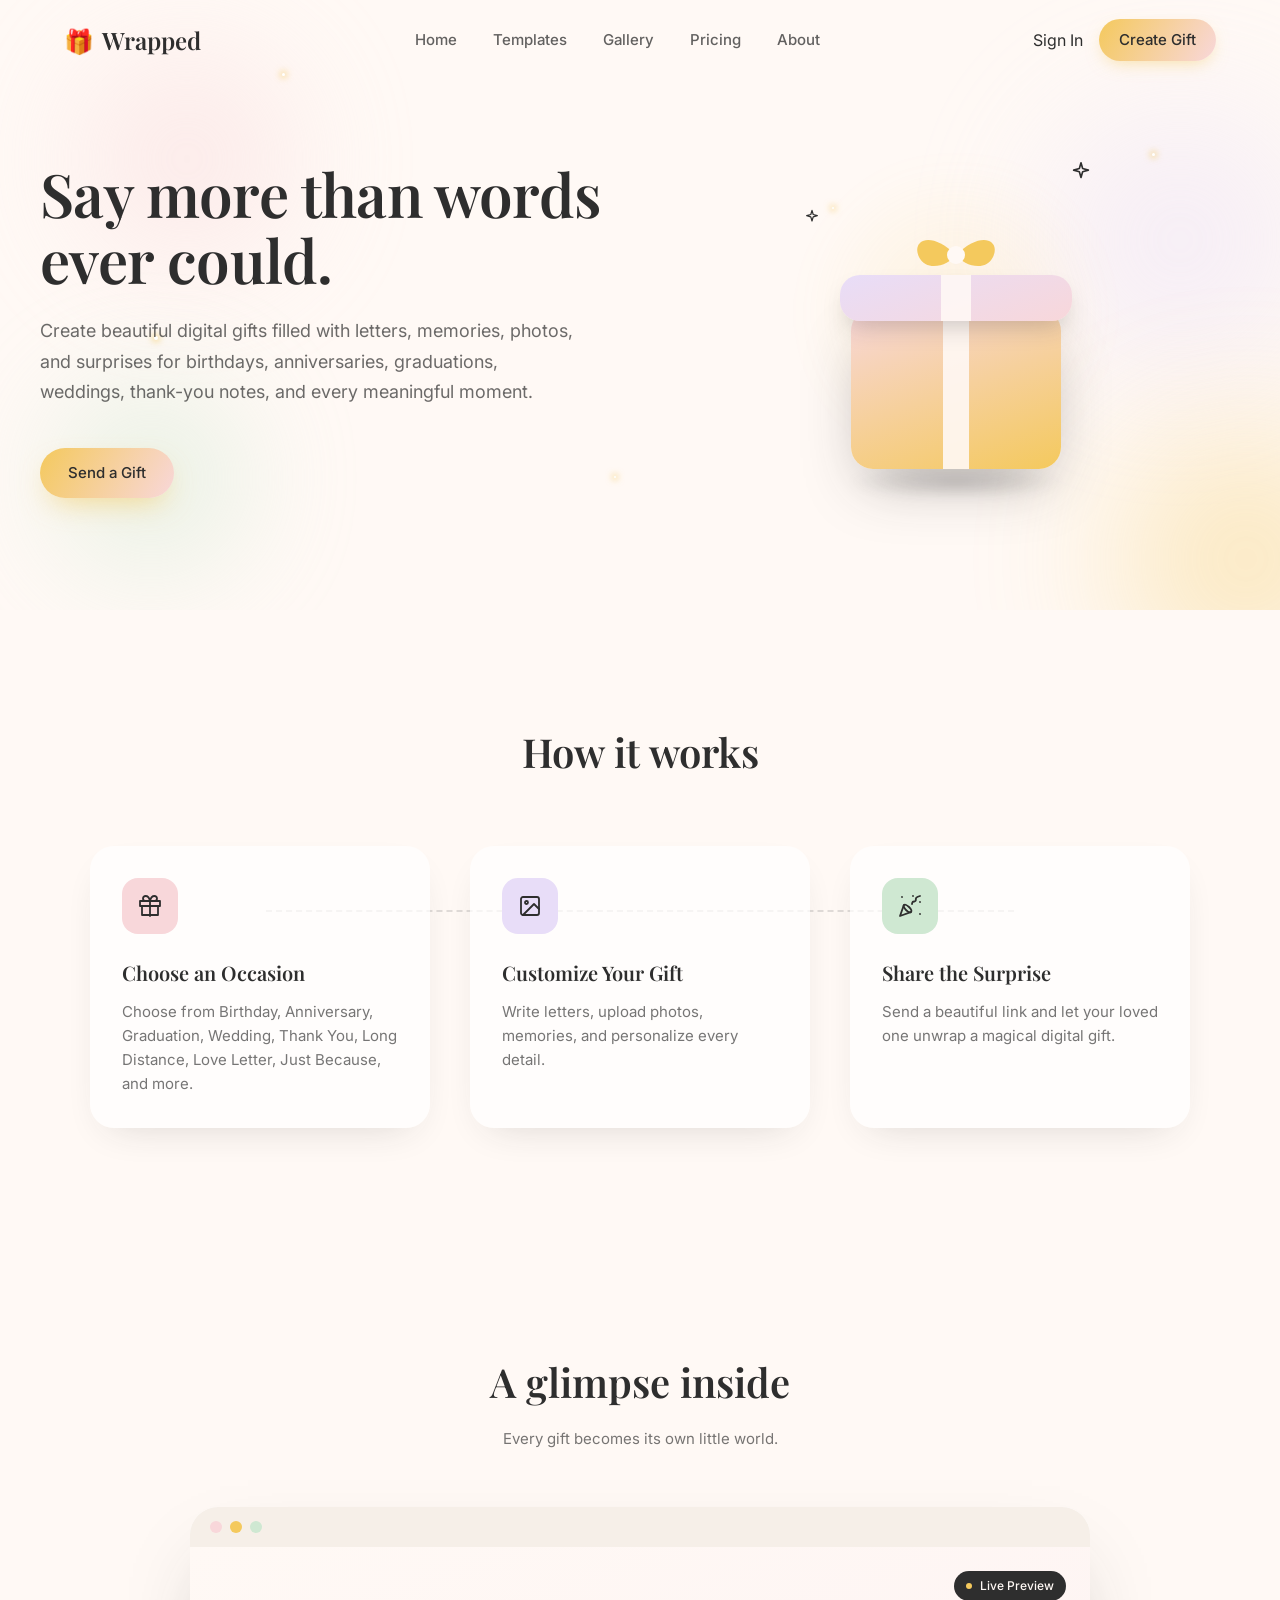
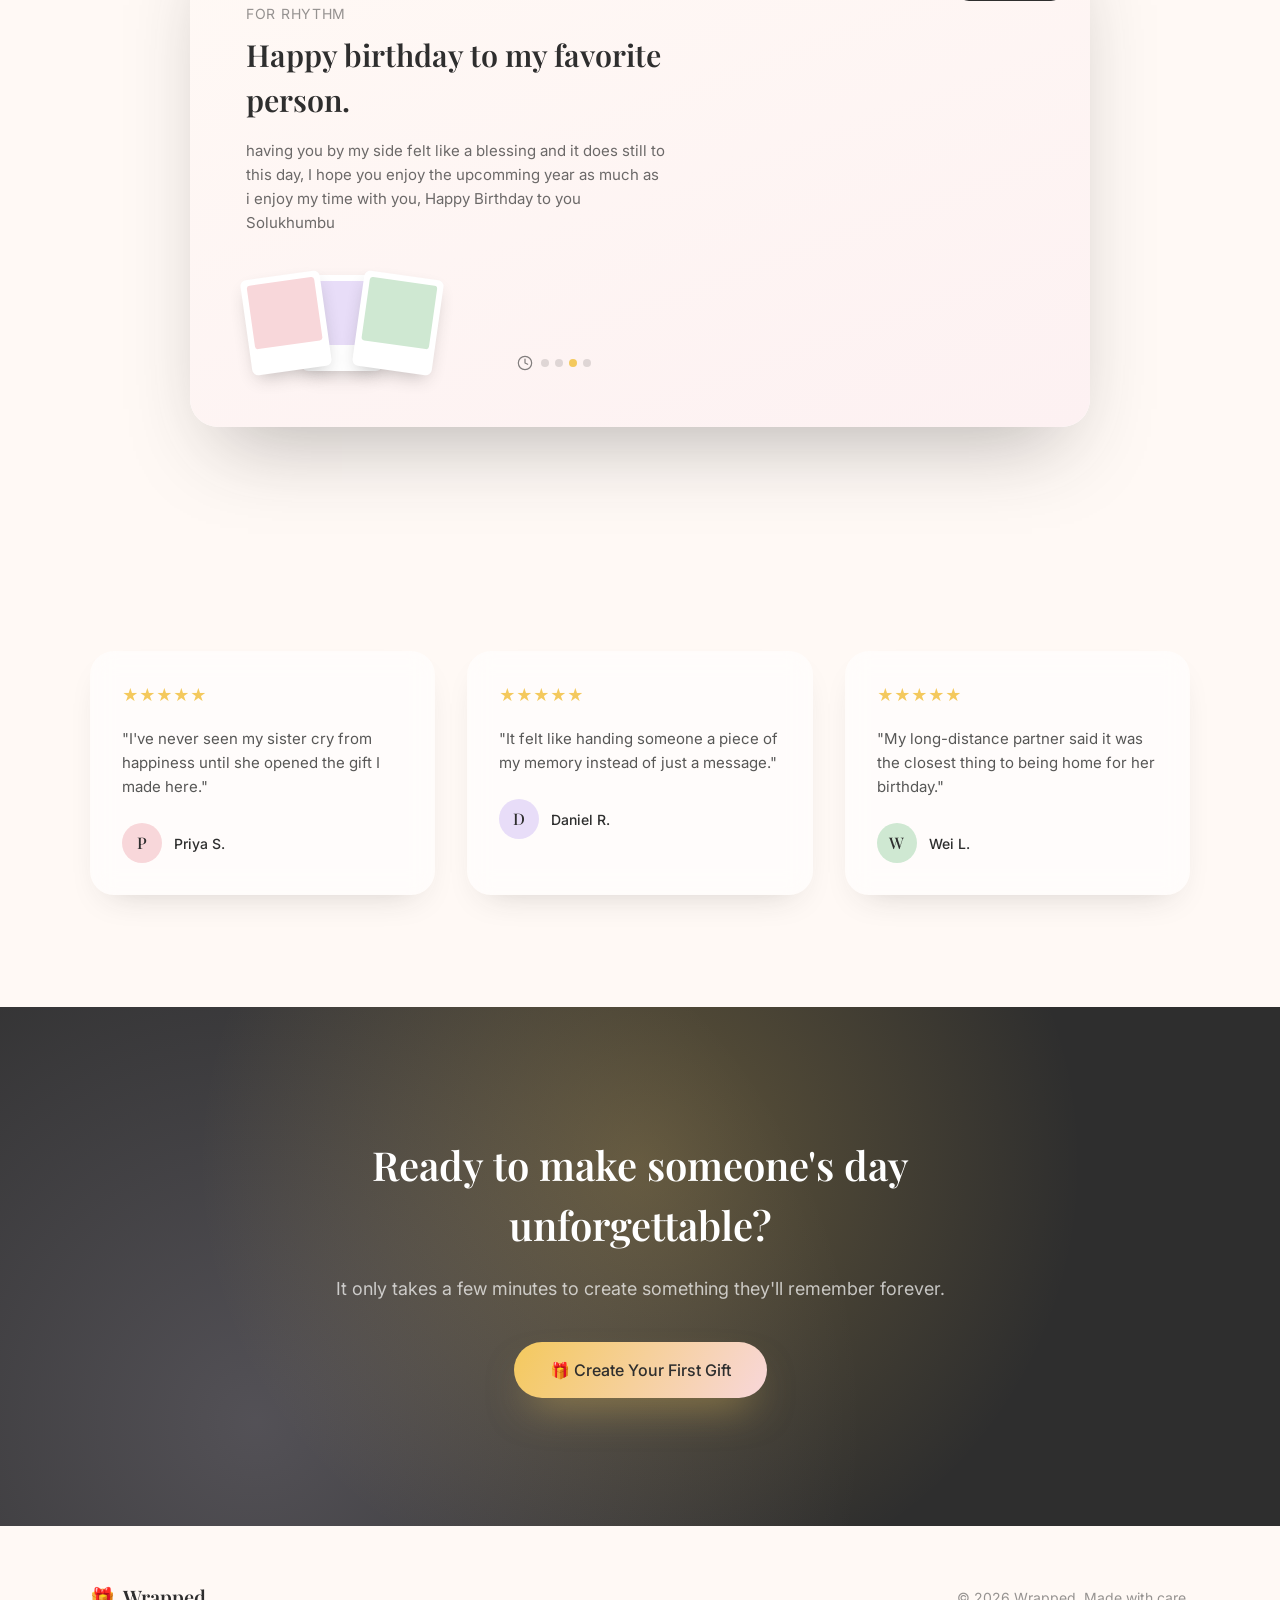
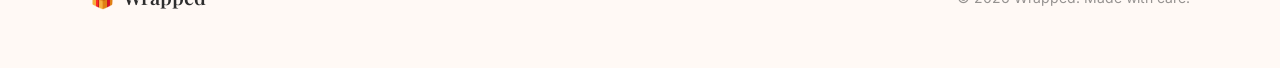
==== index.html @ e84c3d4f "Add files via upload" ====
<!DOCTYPE html>
<html lang="en">
<head>
<meta charset="UTF-8" />
<meta name="viewport" content="width=device-width, initial-scale=1.0" />
<title>Wrapped -Say more than words ever could.</title>
<meta name="description" content="Create beautiful personalized digital gifts filled with letters, memories, photos, and music for every meaningful moment." />

<link rel="preconnect" href="https://fonts.googleapis.com">
<link href="https://fonts.googleapis.com/css2?family=Playfair+Display:ital,wght@0,500;0,600;0,700;1,500&family=Inter:wght@400;500;600;700&display=swap" rel="stylesheet">
<link rel="stylesheet" href="style.css">
</head>

<body>

<!-- ============ NAVBAR ============ -->
<header class="navbar" id="navbar">
  <div class="navbar-inner">
    <a href="index.html" class="logo font-serif"><span>🎁</span><span>Wrapped</span></a>

    <nav class="nav-links">
      <a href="#">Home</a>
      <a href="#">Templates</a>
      <a href="#">Gallery</a>
      <a href="#">Pricing</a>
      <a href="#">About</a>
    </nav>

    <div class="nav-right">
      <a href="#">Sign In</a>
      <a href="create-gift.html" class="btn-primary">Create Gift</a>
    </div>

    <button class="menu-btn" id="menuBtn" aria-label="Toggle menu">
      <svg class="icon" viewBox="0 0 24 24"><line x1="3" y1="6" x2="21" y2="6"/><line x1="3" y1="12" x2="21" y2="12"/><line x1="3" y1="18" x2="21" y2="18"/></svg>
    </button>
  </div>

  <div class="mobile-menu" id="mobileMenu">
    <a href="#">Home</a>
    <a href="#">Templates</a>
    <a href="#">Gallery</a>
    <a href="#">Pricing</a>
    <a href="#">About</a>
    <a href="#">Sign In</a>
    <a href="create-gift.html" class="btn-primary" style="width:fit-content">Create Gift</a>
  </div>
</header>

<!-- ============ HERO ============ -->
<section class="hero">
  <div class="hero-bg">
    <div class="blob" style="top:8%; left:6%; width:220px; height:220px; background:var(--blush); filter:blur(60px); animation-duration:14s;"></div>
    <div class="blob" style="top:18%; left:82%; width:260px; height:260px; background:var(--lavender); filter:blur(70px); animation-duration:18s;"></div>
    <div class="blob" style="top:62%; left:4%; width:200px; height:200px; background:var(--sage); filter:blur(55px); animation-duration:16s;"></div>
    <div class="blob" style="top:72%; left:88%; width:240px; height:240px; background:var(--gold); filter:blur(80px); animation-duration:20s;"></div>
    <span class="star twinkle-anim" style="top:12%; left:22%; width:3px; height:3px;"></span>
    <span class="star twinkle-anim" style="top:34%; left:65%; width:2px; height:2px; animation-delay:.7s;"></span>
    <span class="star twinkle-anim" style="top:55%; left:12%; width:4px; height:4px; animation-delay:1.4s;"></span>
    <span class="star twinkle-anim" style="top:78%; left:48%; width:2px; height:2px; animation-delay:2.1s;"></span>
    <span class="star twinkle-anim" style="top:25%; left:90%; width:3px; height:3px; animation-delay:2.8s;"></span>
  </div>

  <div class="hero-grid">
    <div class="reveal">
      <h1>Say more than words ever could.</h1>
      <p class="lead">Create beautiful digital gifts filled with letters, memories, photos, and surprises for birthdays, anniversaries, graduations, weddings, thank-you notes, and every meaningful moment.</p>
      <div class="hero-actions">
        <a href="create-gift.html" class="btn-hero"> Send a Gift</a>
      </div>
    </div>

    <div class="reveal" style="transition-delay:150ms">
      <div class="gift-wrap">
        <div class="gift-shadow"></div>
        <div class="gift-scene float-anim">
          <div class="gift-glow"></div>
          <div class="gift-body"></div>
          <div class="gift-lid"></div>
          <div class="gift-bow">
            <svg width="90" height="60" viewBox="0 0 90 60" fill="none">
              <path d="M45 30 C20 5, 0 15, 8 32 C16 48, 38 40, 45 30Z" fill="#F4C95D" />
              <path d="M45 30 C70 5, 90 15, 82 32 C74 48, 52 40, 45 30Z" fill="#F4C95D" />
              <circle cx="45" cy="30" r="9" fill="#FFF9F5" />
            </svg>
          </div>
          <svg class="icon icon-sparkle sparkle-anim" viewBox="0 0 24 24" fill="#F4C95D" stroke="none" style="top:-8px; right:24px; width:22px; height:22px;">
            <path d="M12 2l1.8 6.2L20 10l-6.2 1.8L12 18l-1.8-6.2L4 10l6.2-1.8L12 2z"/>
          </svg>
          <svg class="icon icon-sparkle sparkle-anim" viewBox="0 0 24 24" fill="#E8DDF8" stroke="none" style="top:40px; left:8px; width:16px; height:16px; animation-delay:1s;">
            <path d="M12 2l1.8 6.2L20 10l-6.2 1.8L12 18l-1.8-6.2L4 10l6.2-1.8L12 2z"/>
          </svg>
        </div>
      </div>
    </div>
  </div>
</section>

<!-- stat section goes here -->
<!-- ============ HOW IT WORKS ============ -->
<section class="how">
  <h2 class="section-title font-serif reveal">How it works</h2>
  <div class="how-grid">
    <div class="dot-line"></div>

    <div class="reveal how-card">
      <div class="how-icon" style="background:var(--blush)">
        <svg class="icon" viewBox="0 0 24 24"><path d="M20 12v9H4v-9"/><rect x="2" y="7" width="20" height="5"/><line x1="12" y1="22" x2="12" y2="7"/><path d="M12 7H7.5a2.5 2.5 0 0 1 0-5C11 2 12 7 12 7z"/><path d="M12 7h4.5a2.5 2.5 0 0 0 0-5C13 2 12 7 12 7z"/></svg>
      </div>
      <h3>Choose an Occasion</h3>
      <p>Choose from Birthday, Anniversary, Graduation, Wedding, Thank You, Long Distance, Love Letter, Just Because, and more.</p>
    </div>

    <div class="reveal how-card" style="transition-delay:150ms">
      <div class="how-icon" style="background:var(--lavender)">
        <svg class="icon" viewBox="0 0 24 24"><rect x="3" y="3" width="18" height="18" rx="2"/><circle cx="8.5" cy="8.5" r="1.5"/><path d="M21 15l-5-5L5 21"/></svg>
      </div>
      <h3>Customize Your Gift</h3>
      <p>Write letters, upload photos, memories, and personalize every detail.</p>
    </div>

    <div class="reveal how-card" style="transition-delay:300ms">
      <div class="how-icon" style="background:var(--sage)">
        <svg class="icon" viewBox="0 0 24 24"><path d="M5.8 11.3L2 22l10.7-3.79"/><path d="M4 3h.01"/><path d="M22 8h.01"/><path d="M15 2h.01"/><path d="M22 20h.01"/><path d="M22 2l-2.24.75a2.9 2.9 0 0 0-1.96 3.12v0c.1.86-.57 1.63-1.45 1.63h-.38c-.86 0-1.6.6-1.76 1.44L14 10"/><path d="M11 13c1.93 1.93 2.83 4.17 2 5-.83.83-3.07-.07-5-2-1.93-1.93-2.83-4.17-2-5 .83-.83 3.07.07 5 2z"/></svg>
      </div>
      <h3>Share the Surprise</h3>
      <p>Send a beautiful link and let your loved one unwrap a magical digital gift.</p>
    </div>
  </div>
</section>



<!-- ============ FEATURED PREVIEW ============ -->
<section class="preview">
  <div class="preview-intro reveal">
    <h2 class="section-title font-serif" style="margin-bottom:0">A glimpse inside</h2>
    <p>Every gift becomes its own little world.</p>
  </div>

  <div class="reveal browser-mock">
    <div class="browser-bar">
      <span style="background:#F8D7DA"></span>
      <span style="background:#F4C95D"></span>
      <span style="background:#CFE8D2"></span>
    </div>

    <div class="preview-body">
      <span class="live-badge"><span class="live-dot pulse-anim"></span> Live Preview</span>

      <p class="eyebrow">For Rhythm</p>
      <h3 class="font-serif">Happy birthday to my favorite person.</h3>
      <p class="desc">having you by my side felt like a blessing and it does still to this day, I hope you enjoy the upcomming year as much as i enjoy my time with you, Happy Birthday to you Solukhumbu</p>

      <div class="preview-details">
        <div class="polaroids">
          <div class="polaroid" style="transform:rotate(-8deg)"><div class="fill" style="background:#F8D7DA"></div></div>
          <div class="polaroid"><div class="fill" style="background:#E8DDF8"></div></div>
          <div class="polaroid" style="transform:rotate(8deg)"><div class="fill" style="background:#CFE8D2"></div></div>
        </div>


        <div class="timeline">
          <svg class="icon" viewBox="0 0 24 24" style="width:16px;height:16px;opacity:.6"><circle cx="12" cy="12" r="10"/><polyline points="12 6 12 12 16 14"/></svg>
          <div class="timeline-dots">
            <span></span><span></span><span class="active"></span><span></span>
          </div>
        </div>
      </div>
    </div>
  </div>
</section>

<!-- ============ TESTIMONIALS ============ -->
<section class="testimonials section-beige">
  <div class="test-grid">
    <div class="reveal test-card">
      <div class="stars">★★★★★</div>
      <p class="quote">"I've never seen my sister cry from happiness until she opened the gift I made here."</p>
      <div class="test-author">
        <div class="avatar" style="background:#F8D7DA">P</div>
        <span class="name">Priya S.</span>
      </div>
    </div>

    <div class="reveal test-card" style="transition-delay:120ms">
      <div class="stars">★★★★★</div>
      <p class="quote">"It felt like handing someone a piece of my memory instead of just a message."</p>
      <div class="test-author">
        <div class="avatar" style="background:#E8DDF8">D</div>
        <span class="name">Daniel R.</span>
      </div>
    </div>

    <div class="reveal test-card" style="transition-delay:240ms">
      <div class="stars">★★★★★</div>
      <p class="quote">"My long-distance partner said it was the closest thing to being home for her birthday."</p>
      <div class="test-author">
        <div class="avatar" style="background:#CFE8D2">W</div>
        <span class="name">Wei L.</span>
      </div>
    </div>
  </div>
</section>

<!-- ============ FINAL CTA ============ -->
<section class="final-cta">
  <div class="final-cta-bg"></div>
  <div class="reveal final-cta-content">
    <h2 class="font-serif">Ready to make someone's day unforgettable?</h2>
    <p>It only takes a few minutes to create something they'll remember forever.</p>
    <a href="create-gift.html" class="btn-final">🎁 Create Your First Gift</a>
  </div>
</section>

<!-- ============ FOOTER ============ -->
<footer class="footer">
  <div class="footer-inner">
    <div class="logo font-serif" style="font-size:1.25rem"><span>🎁</span><span>Wrapped</span></div>
  
    <div class="footer-copy">© <span id="year"></span> Wrapped. Made with care.</div>
  </div>
</footer>

<script src="script.js"></script>
</body>
</html>
---- style.css ----
/* ==========================================================================
   WRAPPED — GLOBAL STYLESHEET
   Shared design system for the whole site (index.html, create-gift.html,
   and future pages). Extracted directly from the original index.html so
   the visual identity stays exactly the same.

   Sections:
     1. Design tokens
     2. Base / reset
     3. Animations
     4. Scroll-reveal utility
     5. Navbar
     6. Buttons
     7. Hero
     8. Gift box illustration
     9. Icons
    10. How it works
    11. Featured preview
    12. Testimonials
    13. Final CTA
    14. Footer
    15. Onboarding / create-gift page (new — additive only)
   ========================================================================== */

/* ---------- 1. Design tokens ---------- */
:root {
  --cream: #FFF9F5;
  --beige: #F6EFE8;
  --blush: #F8D7DA;
  --lavender: #E8DDF8;
  --gold: #F4C95D;
  --sage: #CFE8D2;
  --charcoal: #2E2E2E;
  --radius-lg: 28px;
  --radius-md: 22px;
  --radius-sm: 14px;
}

/* ---------- 2. Base / reset ---------- */
* { box-sizing: border-box; margin: 0; padding: 0; }
html { scroll-behavior: smooth; }
body {
  font-family: 'Inter', sans-serif;
  background: var(--cream);
  color: var(--charcoal);
  line-height: 1.5;
  -webkit-font-smoothing: antialiased;
}
h1, h2, h3, .font-serif { font-family: 'Playfair Display', serif; }
a { color: inherit; text-decoration: none; }
button { font-family: inherit; border: none; cursor: pointer; }
img, svg { display: block; }
.container { max-width: 1200px; margin: 0 auto; padding: 0 24px; }
.opacity-70 { opacity: .7; }
.opacity-65 { opacity: .65; }
.opacity-60 { opacity: .6; }
.opacity-50 { opacity: .5; }

/* ---------- 3. Animations ---------- */
@keyframes float {
  0%, 100% { transform: translateY(0px); }
  50% { transform: translateY(-14px); }
}
@keyframes floaty {
  0%, 100% { transform: translate(0,0); }
  50% { transform: translate(20px,-25px); }
}
@keyframes twinkle {
  0%, 100% { opacity: 0.2; }
  50% { opacity: 1; }
}
@keyframes sparkle {
  0%, 100% { opacity: 0.3; transform: scale(0.8) rotate(0deg); }
  50% { opacity: 1; transform: scale(1.1) rotate(15deg); }
}
@keyframes pulse {
  0%, 100% { opacity: 1; }
  50% { opacity: .4; }
}
.float-anim { animation: float 6s ease-in-out infinite; }
.twinkle-anim { animation: twinkle 3s ease-in-out infinite; }
.sparkle-anim { animation: sparkle 2.4s ease-in-out infinite; }
.pulse-anim { animation: pulse 1.8s ease-in-out infinite; }

/* ---------- 4. Scroll-reveal utility ---------- */
.reveal {
  opacity: 0;
  transform: translateY(28px);
  transition: opacity 0.8s cubic-bezier(.2,.8,.2,1), transform 0.8s cubic-bezier(.2,.8,.2,1);
}
.reveal.visible { opacity: 1; transform: translateY(0); }

@media (prefers-reduced-motion: reduce) {
  .float-anim, .twinkle-anim, .sparkle-anim, .pulse-anim { animation: none; }
  .reveal { transition: none; opacity: 1; transform: none; }
}

/* ---------- 5. Navbar ---------- */
.navbar {
  position: fixed; top: 0; left: 0; right: 0; z-index: 50;
  background: transparent; transition: all .5s ease;
}
.navbar.scrolled {
  background: rgba(255,249,245,0.75);
  backdrop-filter: blur(16px);
  -webkit-backdrop-filter: blur(16px);
  box-shadow: 0 8px 30px -12px rgba(46,46,46,0.12);
}
.navbar-inner {
  max-width: 1200px; margin: 0 auto; padding: 0 24px;
  height: 80px; display: flex; align-items: center; justify-content: space-between;
}
.logo { display: flex; align-items: center; gap: 8px; font-size: 1.5rem; font-weight: 600; }
.nav-links { display: flex; align-items: center; gap: 36px; }
.nav-links a { font-size: 15px; font-weight: 500; opacity: .75; transition: opacity .2s ease; }
.nav-links a:hover { opacity: 1; }
.nav-right { display: flex; align-items: center; gap: 16px; }
.menu-btn { display: none; background: none; }
.mobile-menu {
  display: none; flex-direction: column; gap: 16px;
  padding: 0 24px 24px; background: rgba(255,249,245,0.97);
}
.mobile-menu.open { display: flex; }
.mobile-menu a { font-size: 15px; font-weight: 500; }

@media (max-width: 860px) {
  .nav-links, .nav-right { display: none; }
  .menu-btn { display: block; }
}

/* ---------- 6. Buttons ---------- */
.btn-primary {
  padding: 10px 20px; border-radius: 999px; font-size: 15px; font-weight: 500;
  background: linear-gradient(120deg, var(--gold), var(--blush));
  color: var(--charcoal);
  box-shadow: 0 6px 18px -6px rgba(244,201,93,.6);
  transition: transform .25s ease;
  display: inline-block;
}
.btn-primary:hover { transform: translateY(-2px); }

.btn-outline {
  display: inline-flex; align-items: center; gap: 8px;
  padding: 14px 28px; border-radius: 999px; font-size: 15px; font-weight: 500;
  border: 1px solid rgba(46,46,46,0.15); background: transparent;
  transition: background .25s ease;
}
.btn-outline:hover { background: rgba(255,255,255,.5); }

.btn-hero {
  padding: 14px 28px; border-radius: 999px; font-size: 15px; font-weight: 500;
  background: linear-gradient(120deg, var(--gold), var(--blush));
  color: var(--charcoal);
  box-shadow: 0 12px 30px -10px rgba(244,201,93,.7);
  transition: transform .25s ease;
  display: inline-block;
}
.btn-hero:hover { transform: translateY(-2px); }

.btn-final {
  margin-top: 40px; padding: 16px 36px; border-radius: 999px; font-size: 16px; font-weight: 500;
  background: linear-gradient(120deg, var(--gold), var(--blush)); color: var(--charcoal);
  box-shadow: 0 20px 40px -15px rgba(244,201,93,.5);
  transition: transform .25s ease;
  display: inline-block;
}
.btn-final:hover { transform: translateY(-2px); }

/* Disabled state, reused by the Continue CTA on create-gift.html */
button:disabled,
button[aria-disabled="true"],
a[aria-disabled="true"] {
  opacity: .45;
  cursor: not-allowed;
  transform: none !important;
}

/* ---------- 7. Hero ---------- */
.hero { position: relative; padding: 160px 24px 112px; overflow: hidden; }
.hero-bg { position: absolute; inset: 0; pointer-events: none; overflow: hidden; }
.blob { position: absolute; border-radius: 50%; opacity: .4; animation: floaty ease-in-out infinite; }
.star {
  position: absolute; border-radius: 50%; background: #fff;
  box-shadow: 0 0 6px 2px rgba(244,201,93,0.6);
}
.hero-grid {
  position: relative; max-width: 1200px; margin: 0 auto;
  display: grid; grid-template-columns: 1fr 1fr; gap: 64px; align-items: center;
}
.hero h1 {
  font-size: 2.6rem; line-height: 1.12; font-weight: 600; letter-spacing: -0.01em;
}
.hero p.lead { margin-top: 24px; font-size: 1.125rem; line-height: 1.7; max-width: 540px; opacity: .7; }
.hero-actions { margin-top: 40px; display: flex; flex-wrap: wrap; align-items: center; gap: 16px; }

@media (max-width: 860px) {
  .hero-grid { grid-template-columns: 1fr; }
  .hero h1 { font-size: 2.1rem; }
}
@media (min-width: 861px) {
  .hero h1 { font-size: 3.75rem; line-height: 1.1; }
}

/* ---------- 8. Gift box illustration ---------- */
.gift-wrap { width: 320px; height: 320px; margin: 0 auto; position: relative; max-width: 100%; }
.gift-shadow {
  position: absolute; left: 50%; bottom: -10px; transform: translateX(-50%);
  width: 220px; height: 34px; border-radius: 9999px;
  background: radial-gradient(ellipse, rgba(46,46,46,0.18), transparent 70%);
  filter: blur(4px);
}
.gift-scene { position: relative; width: 100%; height: 100%; }
.gift-glow {
  position: absolute; inset: 0; border-radius: 28px;
  background: radial-gradient(circle at 50% 45%, rgba(244,201,93,0.45), transparent 65%);
  filter: blur(18px); opacity: 0.35; transition: opacity .5s ease;
}
.gift-body {
  position: absolute; left: 50%; bottom: 20px; transform: translateX(-50%);
  width: 210px; height: 160px; border-radius: 22px;
  background: linear-gradient(160deg, var(--blush) 0%, var(--gold) 100%);
  box-shadow: 0 25px 60px -15px rgba(46,46,46,0.35);
}
.gift-body::after {
  content: ''; position: absolute; top: 0; bottom: 0; left: 50%; transform: translateX(-50%);
  width: 26px; background: var(--cream); opacity: 0.9;
}
.gift-lid {
  position: absolute; left: 50%; bottom: 168px; transform: translateX(-50%);
  width: 232px; height: 46px; border-radius: 20px;
  background: linear-gradient(160deg, var(--lavender) 0%, var(--blush) 100%);
  box-shadow: 0 12px 24px -8px rgba(46,46,46,0.25);
  transition: bottom 0.5s ease-out;
}
.gift-lid::after {
  content: ''; position: absolute; top: 0; bottom: 0; left: 50%; transform: translateX(-50%);
  width: 30px; background: var(--cream); opacity: 0.9;
}
.gift-bow {
  position: absolute; left: 50%; bottom: 204px; transform: translateX(-50%) rotate(0deg);
  transition: all 0.5s ease;
}
.gift-wrap:hover .gift-glow { opacity: 1; }
.gift-wrap:hover .gift-lid { bottom: 190px; }
.gift-wrap:hover .gift-bow { bottom: 226px; transform: translateX(-50%) rotate(-4deg); }
.icon-sparkle { position: absolute; }

/* ---------- 9. Icons ---------- */
.icon { width: 24px; height: 24px; stroke: currentColor; fill: none; stroke-width: 1.8; stroke-linecap: round; stroke-linejoin: round; }

/* ---------- 10. How it works ---------- */
.how { padding: 112px 24px; }
.section-title {
  text-align: center; font-size: 2.5rem; font-weight: 600; margin-bottom: 64px;
}
.how-grid { max-width: 1100px; margin: 0 auto; position: relative; display: grid; grid-template-columns: repeat(3,1fr); gap: 40px; }
.dot-line {
  display: none; position: absolute; top: 64px; left: 16%; right: 16%;
  border-top: 2px dashed rgba(46,46,46,0.15);
}
@media (min-width: 861px) { .dot-line { display: block; } }
@media (max-width: 860px) { .how-grid { grid-template-columns: 1fr; } }
.how-card {
  position: relative; border-radius: 24px; padding: 32px;
  background: rgba(255,255,255,0.7);
  box-shadow: 0 15px 40px -20px rgba(46,46,46,0.2);
  transition: transform .3s ease;
}
.how-card:hover { transform: translateY(-8px); }
.how-icon {
  width: 56px; height: 56px; border-radius: 16px;
  display: flex; align-items: center; justify-content: center;
  margin-bottom: 24px;
}
.how-card h3 { font-size: 1.25rem; font-weight: 600; margin-bottom: 12px; }
.how-card p { font-size: 15px; line-height: 1.6; opacity: .65; }

/* ---------- 11. Featured preview ---------- */
.preview { padding: 112px 24px; }
.preview-intro { text-align: center; margin-bottom: 56px; }
.preview-intro p { margin-top: 16px; font-size: 15px; opacity: .65; }
.browser-mock {
  max-width: 900px; margin: 0 auto; border-radius: var(--radius-lg); overflow: hidden;
  background: #fff; box-shadow: 0 40px 80px -30px rgba(46,46,46,0.35);
}
.browser-bar { display: flex; align-items: center; gap: 8px; padding: 14px 20px; background: var(--beige); }
.browser-bar span { width: 12px; height: 12px; border-radius: 50%; }
.preview-body {
  position: relative; padding: 56px 32px;
  background: linear-gradient(160deg, var(--cream), #fdf1f2);
}
@media (min-width: 700px) { .preview-body { padding: 56px 56px; } }
.live-badge {
  position: absolute; top: 24px; right: 24px; display: flex; align-items: center; gap: 8px;
  font-size: 12px; font-weight: 500; padding: 6px 12px; border-radius: 999px;
  background: var(--charcoal); color: var(--cream);
}
.live-dot { width: 6px; height: 6px; border-radius: 50%; background: var(--gold); }
.eyebrow { font-size: .875rem; letter-spacing: .05em; text-transform: uppercase; opacity: .5; }
.preview-body h3 { margin-top: 8px; font-size: 1.9rem; font-weight: 600; max-width: 480px; }
.preview-body p.desc { margin-top: 16px; max-width: 420px; font-size: 15px; line-height: 1.6; opacity: .7; }
.preview-details {
  margin-top: 40px; display: grid; grid-template-columns: 1fr; gap: 24px; align-items: end;
}
@media (min-width: 700px) { .preview-details { grid-template-columns: repeat(3, 1fr); } }
.polaroids { display: flex; }
.polaroid {
  width: 80px; height: 96px; background: #fff; border-radius: 6px; box-shadow: 0 8px 18px -6px rgba(46,46,46,.3);
  padding: 6px; margin-left: -24px;
}
.polaroid:first-child { margin-left: 0; }
.polaroid .fill { width: 100%; height: 64px; border-radius: 3px; }
.timeline { display: flex; align-items: center; gap: 8px; }
.timeline-dots { display: flex; gap: 6px; }
.timeline-dots span { width: 8px; height: 8px; border-radius: 50%; background: rgba(46,46,46,.15); }
.timeline-dots span.active { background: var(--gold); }

/* ---------- 12. Testimonials ---------- */
.testimonials { padding: 112px 24px; }
.test-grid { max-width: 1100px; margin: 0 auto; display: grid; grid-template-columns: repeat(3, 1fr); gap: 32px; }
@media (max-width: 860px) { .test-grid { grid-template-columns: 1fr; } }
.test-card {
  border-radius: 24px; padding: 32px;
  background: rgba(255,255,255,0.55); backdrop-filter: blur(12px); -webkit-backdrop-filter: blur(12px);
  box-shadow: 0 15px 35px -20px rgba(46,46,46,0.25);
}
.stars { display: flex; gap: 4px; margin-bottom: 20px; color: var(--gold); }
.test-card p.quote { font-size: 15px; line-height: 1.6; opacity: .8; }
.test-author { margin-top: 24px; display: flex; align-items: center; gap: 12px; }
.avatar {
  width: 40px; height: 40px; border-radius: 50%; display: flex; align-items: center; justify-content: center;
  font-weight: 500; font-family: 'Playfair Display', serif;
}
.test-author .name { font-size: 14px; font-weight: 500; }

/* ---------- 13. Final CTA ---------- */
.final-cta {
  position: relative; padding: 128px 24px; overflow: hidden; text-align: center; background: var(--charcoal);
}
.final-cta-bg {
  position: absolute; inset: 0;
  background: radial-gradient(circle at 50% 30%, rgba(244,201,93,0.25), transparent 60%),
              radial-gradient(circle at 20% 80%, rgba(232,221,248,0.2), transparent 55%);
}
.final-cta-content { position: relative; max-width: 640px; margin: 0 auto; }
.final-cta h2 { color: #fff; font-size: 2.5rem; font-weight: 600; }
.final-cta p { margin-top: 20px; color: rgba(255,255,255,.7); font-size: 1.125rem; }

/* ---------- 14. Footer ---------- */
.footer { padding: 56px 24px; background: var(--cream); }
.footer-inner {
  max-width: 1100px; margin: 0 auto; display: flex; flex-direction: column; gap: 32px;
}
@media (min-width: 700px) {
  .footer-inner { flex-direction: row; align-items: center; justify-content: space-between; }
}
.footer-copy { font-size: 14px; opacity: .5; }

/* ==========================================================================
   15. ONBOARDING / CREATE-GIFT PAGE  (new — additive only)
   index.html has no stats section and no occasion grid, so there is no
   existing .occ-card / .stat-card to reuse for occasion selection. These
   new rules borrow the same visual language already established by
   .how-card (rounded 24px, soft shadow, translateY hover) and .live-badge
   (charcoal pill) instead of introducing a different aesthetic.
   ========================================================================== */

/* Page hero: shorter version of .hero, no gift-box illustration */
.page-hero { position: relative; padding: 152px 24px 64px; overflow: hidden; text-align: center; }
.page-hero-inner { position: relative; max-width: 720px; margin: 0 auto; }
.page-hero h1 { font-size: 2.25rem; font-weight: 600; letter-spacing: -0.01em; }
@media (min-width: 861px) { .page-hero h1 { font-size: 3rem; } }
.page-hero p.lead { margin: 20px auto 0; }

/* Step progress indicator, built for reuse by editor.html / preview.html */
.step-progress {
  display: flex; align-items: center; justify-content: center; gap: 12px;
  margin-top: 40px; flex-wrap: wrap;
}
.step-progress .step {
  display: flex; align-items: center; gap: 8px;
  font-size: 13px; font-weight: 500; opacity: .45;
}
.step-progress .step.active { opacity: 1; }
.step-progress .step .dot {
  width: 26px; height: 26px; border-radius: 50%;
  display: flex; align-items: center; justify-content: center;
  font-size: 12px; font-weight: 600;
  background: rgba(46,46,46,0.08); color: var(--charcoal);
}
.step-progress .step.active .dot {
  background: linear-gradient(120deg, var(--gold), var(--blush));
}
.step-progress .step.done .dot { background: var(--sage); }
.step-progress .connector { width: 32px; height: 1px; background: rgba(46,46,46,0.15); }

/* Occasion picker — same rhythm as .occasions/.how, new .occasion-card
   reuses .how-card's rounded/shadow/hover language plus a selected state */
.occasion-picker { padding: 24px 24px 96px; }
.occasion-grid {
  max-width: 1100px; margin: 0 auto; display: grid;
  grid-template-columns: repeat(4, 1fr); gap: 24px;
}
@media (max-width: 860px) { .occasion-grid { grid-template-columns: repeat(2, 1fr); } }
.occasion-card {
  position: relative; border-radius: 24px; padding: 28px; min-height: 150px;
  display: flex; flex-direction: column; justify-content: space-between; gap: 16px;
  background: rgba(255,255,255,0.7);
  box-shadow: 0 15px 40px -20px rgba(46,46,46,0.2);
  transition: transform .3s ease, box-shadow .3s ease;
  cursor: pointer; border: 2px solid transparent;
  text-align: left; width: 100%; font-family: inherit; color: inherit;
}
.occasion-card:hover { transform: translateY(-8px); }
.occasion-card.selected {
  border-color: var(--charcoal);
  box-shadow: 0 15px 40px -16px rgba(46,46,46,0.4);
}
.occasion-icon {
  width: 48px; height: 48px; border-radius: 12px;
  display: flex; align-items: center; justify-content: center; font-size: 1.25rem;
}
.occasion-card .title { font-size: 1.125rem; font-weight: 600; }
.occasion-card .check {
  position: absolute; top: 20px; right: 20px;
  width: 22px; height: 22px; border-radius: 50%;
  border: 1.5px solid rgba(46,46,46,0.25);
  display: flex; align-items: center; justify-content: center;
  transition: background .2s ease, border-color .2s ease;
}
.occasion-card.selected .check { background: var(--charcoal); border-color: var(--charcoal); }
.occasion-card .check svg { display: none; width: 12px; height: 12px; stroke: var(--cream); stroke-width: 3; }
.occasion-card.selected .check svg { display: block; }

/* Recipient card — same glass treatment as .how-card */
.recipient-card {
  max-width: 560px; margin: 0 auto 64px;
  border-radius: var(--radius-md); padding: 32px;
  background: rgba(255,255,255,0.7);
  box-shadow: 0 15px 40px -20px rgba(46,46,46,0.2);
}
.recipient-card label {
  display: block; font-size: 13px; font-weight: 500; opacity: .6; margin-bottom: 8px;
}
.recipient-card input[type="text"] {
  width: 100%; padding: 12px 16px; font-size: 15px; font-family: inherit;
  border-radius: 999px; border: 1px solid rgba(46,46,46,0.15);
  background: #fff; color: var(--charcoal);
  transition: border-color .2s ease, box-shadow .2s ease;
}
.recipient-card input[type="text"]:focus {
  outline: none; border-color: var(--gold);
  box-shadow: 0 0 0 3px rgba(244,201,93,0.25);
}

/* Sticky continue bar — same pill/blur language as .navbar.scrolled */
.continue-bar {
  position: sticky; bottom: 0; left: 0; right: 0; z-index: 40;
  display: flex; align-items: center; justify-content: center; gap: 16px;
  padding: 20px 24px;
  background: rgba(255,249,245,0.85);
  backdrop-filter: blur(16px); -webkit-backdrop-filter: blur(16px);
  border-top: 1px solid rgba(46,46,46,0.08);
}
.continue-bar .selection-hint { font-size: 14px; opacity: .6; }
.continue-bar .btn-hero { padding: 12px 28px; }
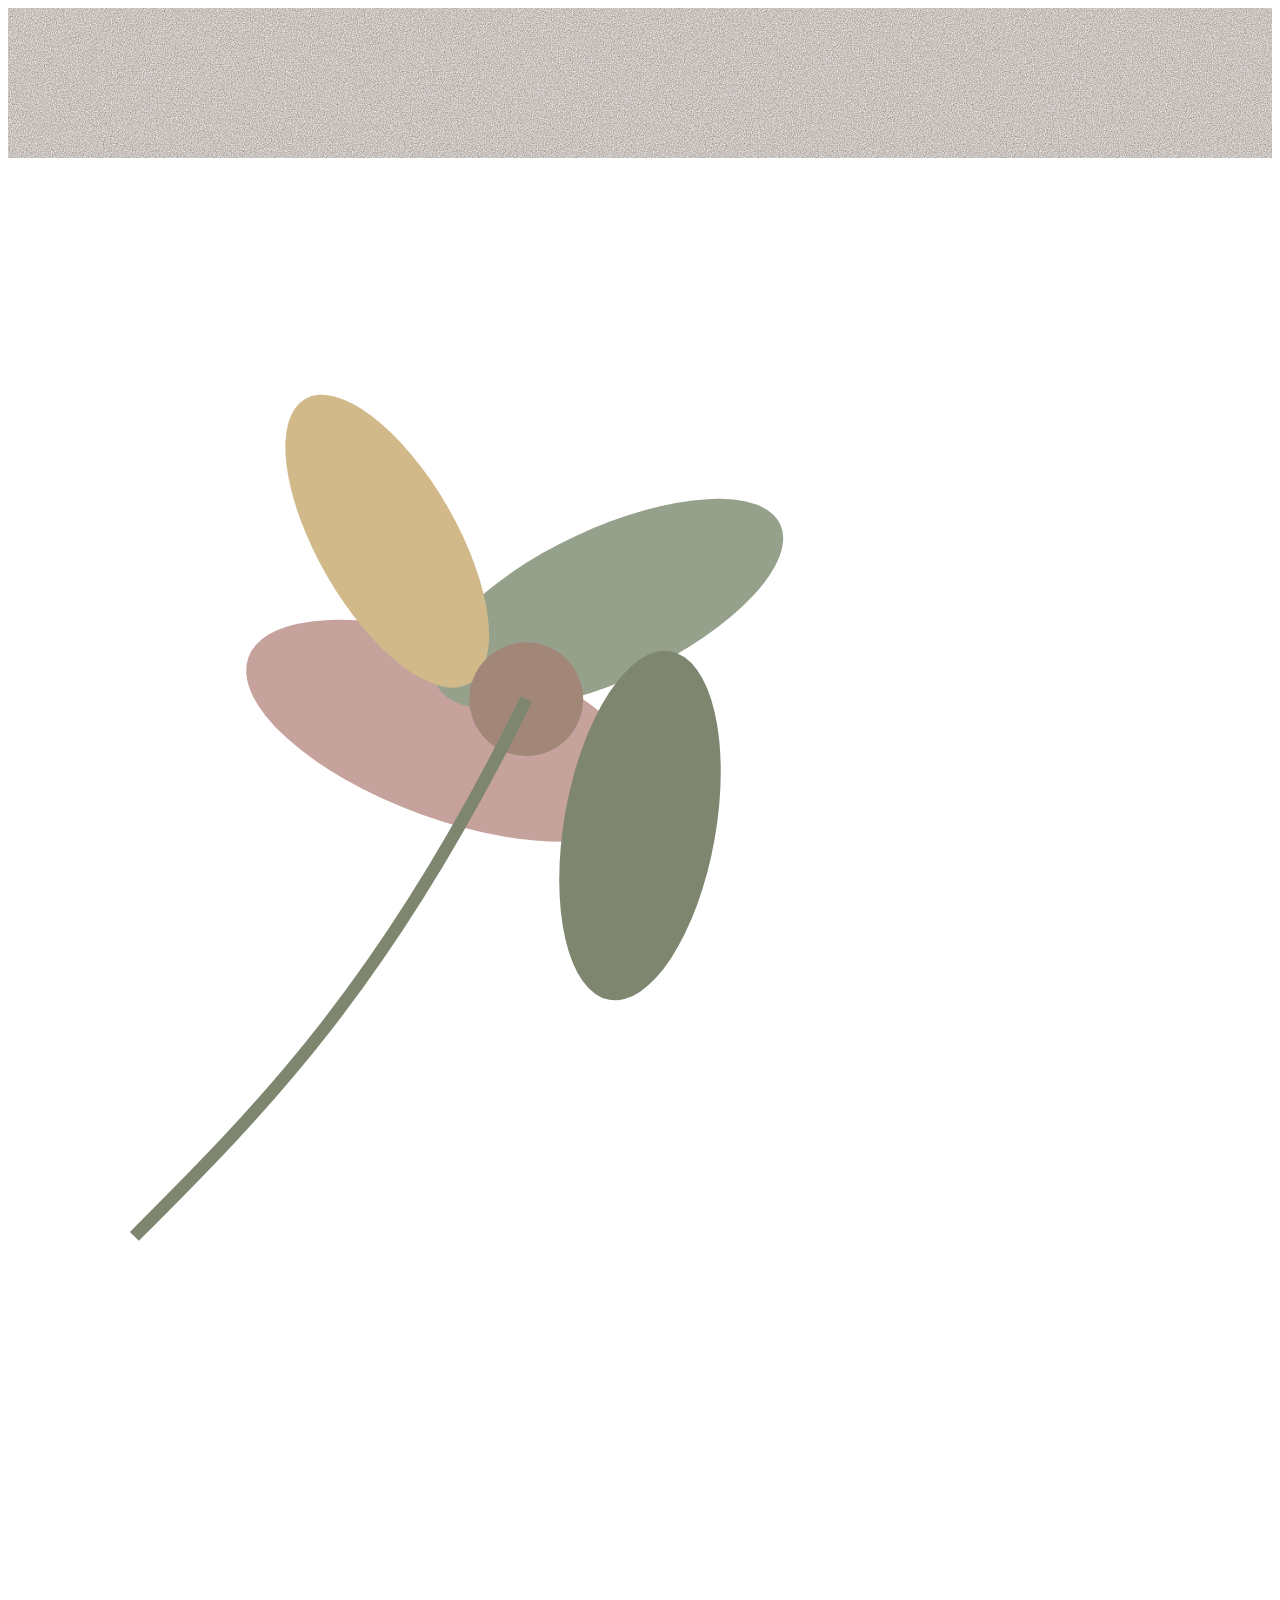
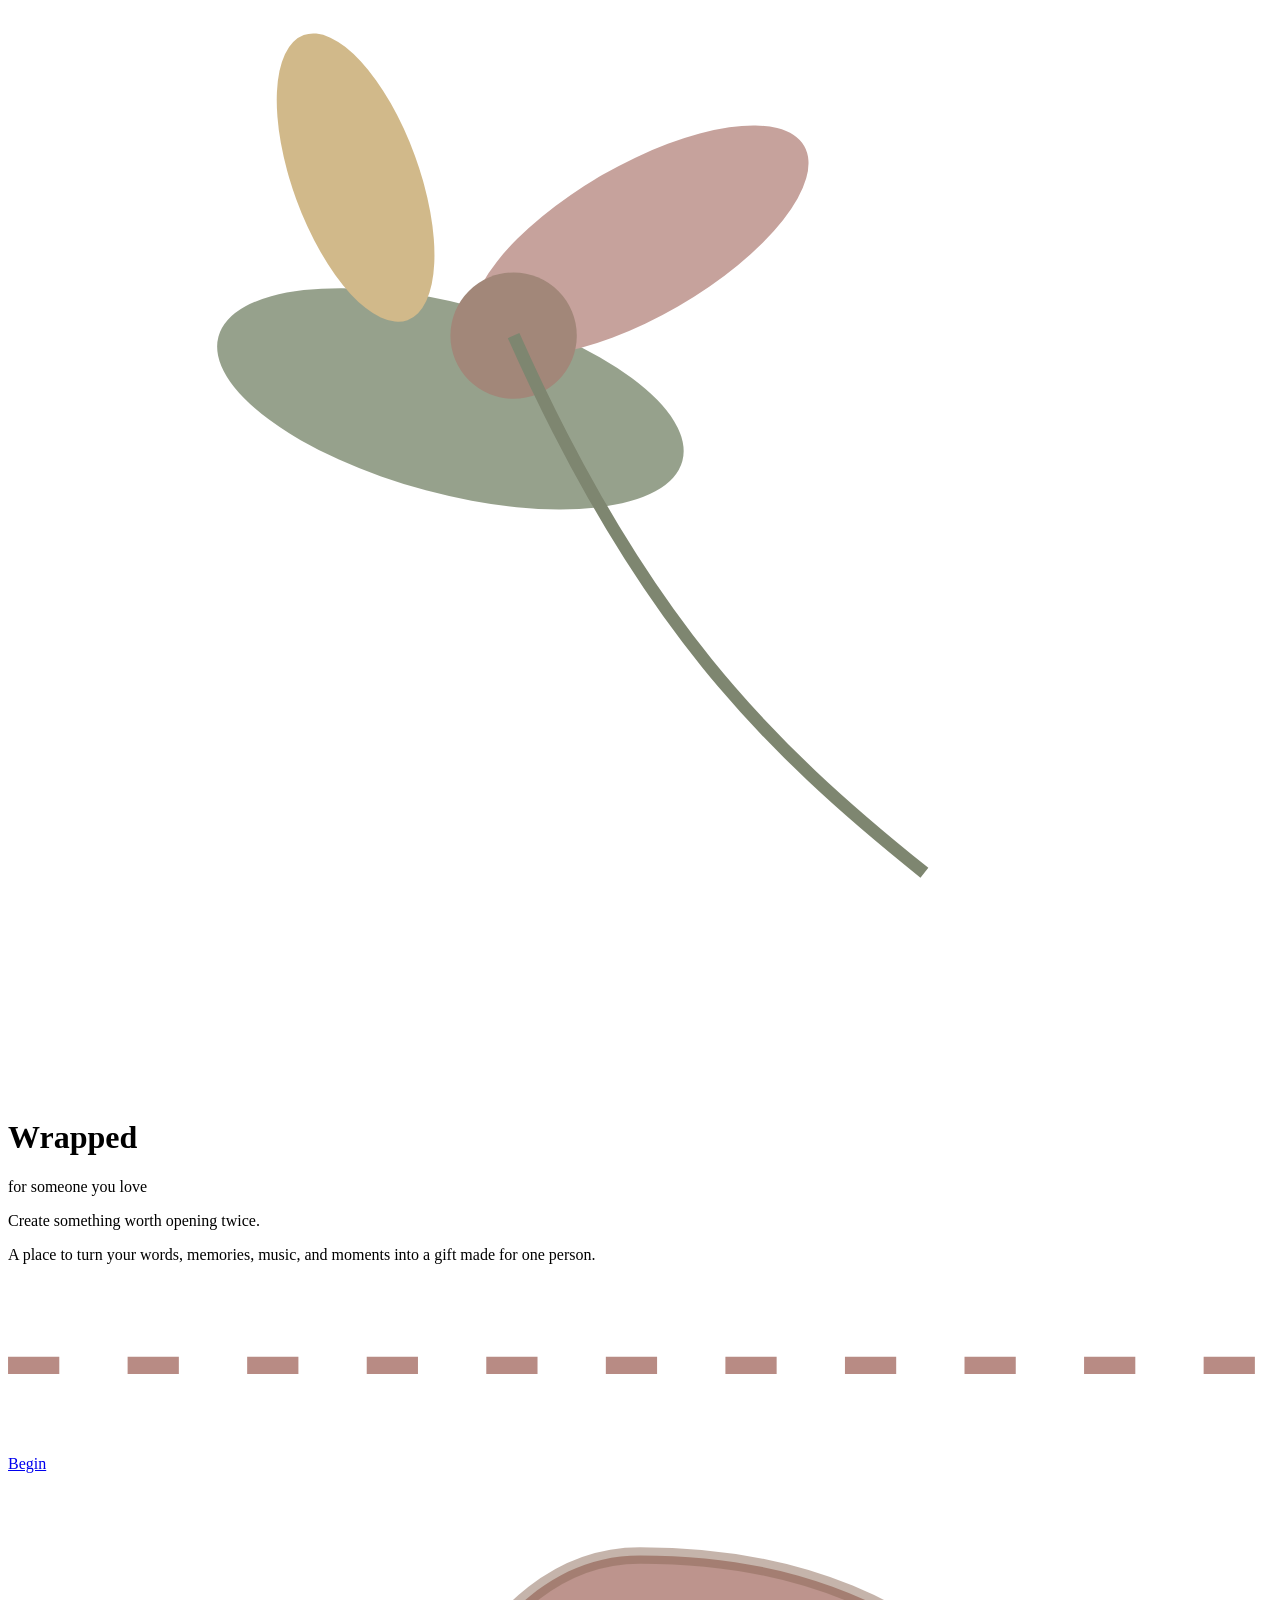
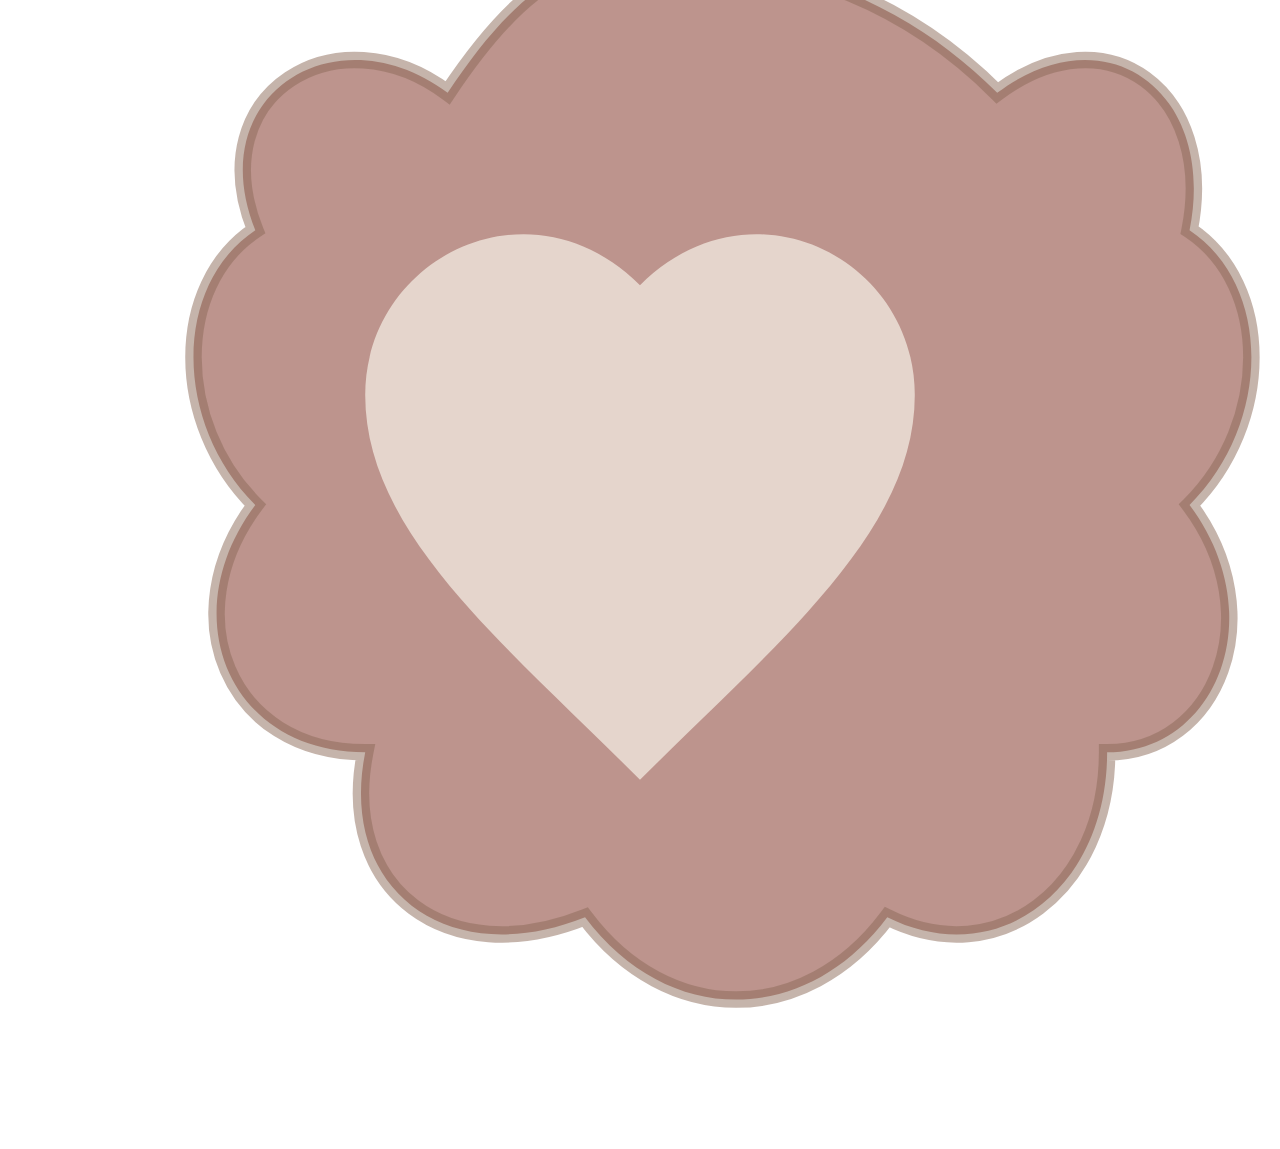
==== commit cbbb7b49: "Revamp index.html for Wrapped website Updated the HTML structure and content for the Wrapped website" ====
--- a/index.html
+++ b/index.html
@@ -3,225 +3,90 @@
 <head>
 <meta charset="UTF-8" />
 <meta name="viewport" content="width=device-width, initial-scale=1.0" />
-<title>Wrapped -Say more than words ever could.</title>
-<meta name="description" content="Create beautiful personalized digital gifts filled with letters, memories, photos, and music for every meaningful moment." />
+<title>Wrapped — Create something worth opening twice.</title>
+<meta name="description" content="A place to turn your words, memories, music, and moments into a gift made for one person." />
 
 <link rel="preconnect" href="https://fonts.googleapis.com">
-<link href="https://fonts.googleapis.com/css2?family=Playfair+Display:ital,wght@0,500;0,600;0,700;1,500&family=Inter:wght@400;500;600;700&display=swap" rel="stylesheet">
-<link rel="stylesheet" href="style.css">
+<link href="https://fonts.googleapis.com/css2?family=Cormorant+Garamond:ital,wght@0,500;0,600;1,500&family=Parisienne&family=Inter:wght@400;500&display=swap" rel="stylesheet">
+<link rel="stylesheet" href="design-system.css">
 </head>
 
 <body>
 
-<!-- ============ NAVBAR ============ -->
-<header class="navbar" id="navbar">
-  <div class="navbar-inner">
-    <a href="index.html" class="logo font-serif"><span>🎁</span><span>Wrapped</span></a>
+  <!-- ============ AMBIENT TEXTURE (paper grain, linen, corner florals, dust) ============ -->
+  <div class="ambient-texture" aria-hidden="true">
+    <div class="light-wash"></div>
 
-    <nav class="nav-links">
-      <a href="#">Home</a>
-      <a href="#">Templates</a>
-      <a href="#">Gallery</a>
-      <a href="#">Pricing</a>
-      <a href="#">About</a>
-    </nav>
+    <svg class="grain" width="100%" height="100%">
+      <filter id="grainFilter">
+        <feTurbulence type="fractalNoise" baseFrequency="0.85" numOctaves="2" stitchTiles="stitch"></feTurbulence>
+        <feColorMatrix type="matrix" values="0 0 0 0 0.24  0 0 0 0 0.19  0 0 0 0 0.16  0 0 0 0.9 0"></feColorMatrix>
+      </filter>
+      <rect width="100%" height="100%" filter="url(#grainFilter)"></rect>
+    </svg>
 
-    <div class="nav-right">
-      <a href="#">Sign In</a>
-      <a href="create-gift.html" class="btn-primary">Create Gift</a>
+    <div class="linen"></div>
+
+    <!-- Pressed-flower silhouettes, blurred, tucked into two corners -->
+    <svg class="corner-floral top-left" viewBox="0 0 200 200" fill="none">
+      <g opacity="0.8">
+        <ellipse cx="70" cy="90" rx="34" ry="14" fill="#B88B84" transform="rotate(20 70 90)"/>
+        <ellipse cx="95" cy="70" rx="30" ry="12" fill="#7D8A70" transform="rotate(-25 95 70)"/>
+        <ellipse cx="60" cy="60" rx="26" ry="11" fill="#C6A86D" transform="rotate(60 60 60)"/>
+        <ellipse cx="100" cy="105" rx="28" ry="12" fill="#5E684D" transform="rotate(100 100 105)"/>
+        <circle cx="82" cy="85" r="9" fill="#8B6A58"/>
+        <path d="M82 85 C 60 130, 40 150, 20 170" stroke="#5E684D" stroke-width="2" fill="none"/>
+      </g>
+    </svg>
+    <svg class="corner-floral bottom-right" viewBox="0 0 200 200" fill="none">
+      <g opacity="0.8">
+        <ellipse cx="70" cy="90" rx="38" ry="15" fill="#7D8A70" transform="rotate(15 70 90)"/>
+        <ellipse cx="100" cy="65" rx="30" ry="12" fill="#B88B84" transform="rotate(-30 100 65)"/>
+        <ellipse cx="55" cy="55" rx="24" ry="10" fill="#C6A86D" transform="rotate(70 55 55)"/>
+        <circle cx="80" cy="80" r="10" fill="#8B6A58"/>
+        <path d="M80 80 C 100 125, 120 145, 145 165" stroke="#5E684D" stroke-width="2" fill="none"/>
+      </g>
+    </svg>
+
+    <!-- Slow-drifting dust motes -->
+    <span class="dust-mote" style="top:18%; left:22%; width:3px; height:3px; animation-duration:26s;"></span>
+    <span class="dust-mote" style="top:32%; left:72%; width:2px; height:2px; animation-duration:32s; animation-delay:2s;"></span>
+    <span class="dust-mote" style="top:58%; left:14%; width:2px; height:2px; animation-duration:29s; animation-delay:5s;"></span>
+    <span class="dust-mote" style="top:70%; left:80%; width:3px; height:3px; animation-duration:35s; animation-delay:1s;"></span>
+    <span class="dust-mote" style="top:44%; left:50%; width:2px; height:2px; animation-duration:30s; animation-delay:8s;"></span>
+    <span class="dust-mote" style="top:12%; left:60%; width:2px; height:2px; animation-duration:27s; animation-delay:4s;"></span>
+    <span class="dust-mote" style="top:82%; left:40%; width:3px; height:3px; animation-duration:33s; animation-delay:6s;"></span>
+  </div>
+
+  <!-- ============ HERO — the entire page ============ -->
+  <main class="home-hero">
+
+    <div class="wordmark-wrap fade-rise d1">
+      <div class="washi-tape" aria-hidden="true"></div>
+      <h1 class="wordmark">Wrapped</h1>
+      <span class="accent-script eyebrow-script">for someone you love</span>
     </div>
 
-    <button class="menu-btn" id="menuBtn" aria-label="Toggle menu">
-      <svg class="icon" viewBox="0 0 24 24"><line x1="3" y1="6" x2="21" y2="6"/><line x1="3" y1="12" x2="21" y2="12"/><line x1="3" y1="18" x2="21" y2="18"/></svg>
-    </button>
-  </div>
+    <p class="tagline fade-rise d2">Create something worth opening twice.</p>
 
-  <div class="mobile-menu" id="mobileMenu">
-    <a href="#">Home</a>
-    <a href="#">Templates</a>
-    <a href="#">Gallery</a>
-    <a href="#">Pricing</a>
-    <a href="#">About</a>
-    <a href="#">Sign In</a>
-    <a href="create-gift.html" class="btn-primary" style="width:fit-content">Create Gift</a>
-  </div>
-</header>
+    <p class="description fade-rise d3">A place to turn your words, memories, music, and moments into a gift made for one person.</p>
 
-<!-- ============ HERO ============ -->
-<section class="hero">
-  <div class="hero-bg">
-    <div class="blob" style="top:8%; left:6%; width:220px; height:220px; background:var(--blush); filter:blur(60px); animation-duration:14s;"></div>
-    <div class="blob" style="top:18%; left:82%; width:260px; height:260px; background:var(--lavender); filter:blur(70px); animation-duration:18s;"></div>
-    <div class="blob" style="top:62%; left:4%; width:200px; height:200px; background:var(--sage); filter:blur(55px); animation-duration:16s;"></div>
-    <div class="blob" style="top:72%; left:88%; width:240px; height:240px; background:var(--gold); filter:blur(80px); animation-duration:20s;"></div>
-    <span class="star twinkle-anim" style="top:12%; left:22%; width:3px; height:3px;"></span>
-    <span class="star twinkle-anim" style="top:34%; left:65%; width:2px; height:2px; animation-delay:.7s;"></span>
-    <span class="star twinkle-anim" style="top:55%; left:12%; width:4px; height:4px; animation-delay:1.4s;"></span>
-    <span class="star twinkle-anim" style="top:78%; left:48%; width:2px; height:2px; animation-delay:2.1s;"></span>
-    <span class="star twinkle-anim" style="top:25%; left:90%; width:3px; height:3px; animation-delay:2.8s;"></span>
-  </div>
+    <svg class="stitched-divider fade-rise d3" viewBox="0 0 74 10" aria-hidden="true">
+      <line x1="0" y1="5" x2="74" y2="5" stroke="#B88B84" stroke-width="1" stroke-dasharray="3 4"/>
+    </svg>
 
-  <div class="hero-grid">
-    <div class="reveal">
-      <h1>Say more than words ever could.</h1>
-      <p class="lead">Create beautiful digital gifts filled with letters, memories, photos, and surprises for birthdays, anniversaries, graduations, weddings, thank-you notes, and every meaningful moment.</p>
-      <div class="hero-actions">
-        <a href="create-gift.html" class="btn-hero"> Send a Gift</a>
-      </div>
-    </div>
+    <a href="create-gift.html" class="btn btn-primary btn-begin fade-rise d4">Begin</a>
 
-    <div class="reveal" style="transition-delay:150ms">
-      <div class="gift-wrap">
-        <div class="gift-shadow"></div>
-        <div class="gift-scene float-anim">
-          <div class="gift-glow"></div>
-          <div class="gift-body"></div>
-          <div class="gift-lid"></div>
-          <div class="gift-bow">
-            <svg width="90" height="60" viewBox="0 0 90 60" fill="none">
-              <path d="M45 30 C20 5, 0 15, 8 32 C16 48, 38 40, 45 30Z" fill="#F4C95D" />
-              <path d="M45 30 C70 5, 90 15, 82 32 C74 48, 52 40, 45 30Z" fill="#F4C95D" />
-              <circle cx="45" cy="30" r="9" fill="#FFF9F5" />
-            </svg>
-          </div>
-          <svg class="icon icon-sparkle sparkle-anim" viewBox="0 0 24 24" fill="#F4C95D" stroke="none" style="top:-8px; right:24px; width:22px; height:22px;">
-            <path d="M12 2l1.8 6.2L20 10l-6.2 1.8L12 18l-1.8-6.2L4 10l6.2-1.8L12 2z"/>
-          </svg>
-          <svg class="icon icon-sparkle sparkle-anim" viewBox="0 0 24 24" fill="#E8DDF8" stroke="none" style="top:40px; left:8px; width:16px; height:16px; animation-delay:1s;">
-            <path d="M12 2l1.8 6.2L20 10l-6.2 1.8L12 18l-1.8-6.2L4 10l6.2-1.8L12 2z"/>
-          </svg>
-        </div>
-      </div>
-    </div>
-  </div>
-</section>
+    <svg class="wax-seal-corner" viewBox="0 0 46 46" aria-hidden="true">
+      <path d="M23 3 C29 3 33 5 36 8 C40 5 44 8 43 13 C46 15 46 20 43 23 C46 27 44 32 40 32 C40 37 36 40 32 38 C29 42 24 42 21 38 C16 40 12 37 13 32 C8 32 6 27 9 23 C6 20 6 15 9 13 C7 8 12 5 16 8 C18 5 20 3 23 3 Z"
+            fill="#B88B84" opacity="0.92"/>
+      <path d="M23 3 C29 3 33 5 36 8 C40 5 44 8 43 13 C46 15 46 20 43 23 C46 27 44 32 40 32 C40 37 36 40 32 38 C29 42 24 42 21 38 C16 40 12 37 13 32 C8 32 6 27 9 23 C6 20 6 15 9 13 C7 8 12 5 16 8 C18 5 20 3 23 3 Z"
+            fill="none" stroke="#8B6A58" stroke-width="0.6" opacity="0.5"/>
+      <path d="M23 15 C19 11 13 14 13 19 C13 24 18 28 23 33 C28 28 33 24 33 19 C33 14 27 11 23 15 Z"
+            fill="#F7F1E7" opacity="0.7"/>
+    </svg>
 
-<!-- stat section goes here -->
-<!-- ============ HOW IT WORKS ============ -->
-<section class="how">
-  <h2 class="section-title font-serif reveal">How it works</h2>
-  <div class="how-grid">
-    <div class="dot-line"></div>
+  </main>
 
-    <div class="reveal how-card">
-      <div class="how-icon" style="background:var(--blush)">
-        <svg class="icon" viewBox="0 0 24 24"><path d="M20 12v9H4v-9"/><rect x="2" y="7" width="20" height="5"/><line x1="12" y1="22" x2="12" y2="7"/><path d="M12 7H7.5a2.5 2.5 0 0 1 0-5C11 2 12 7 12 7z"/><path d="M12 7h4.5a2.5 2.5 0 0 0 0-5C13 2 12 7 12 7z"/></svg>
-      </div>
-      <h3>Choose an Occasion</h3>
-      <p>Choose from Birthday, Anniversary, Graduation, Wedding, Thank You, Long Distance, Love Letter, Just Because, and more.</p>
-    </div>
-
-    <div class="reveal how-card" style="transition-delay:150ms">
-      <div class="how-icon" style="background:var(--lavender)">
-        <svg class="icon" viewBox="0 0 24 24"><rect x="3" y="3" width="18" height="18" rx="2"/><circle cx="8.5" cy="8.5" r="1.5"/><path d="M21 15l-5-5L5 21"/></svg>
-      </div>
-      <h3>Customize Your Gift</h3>
-      <p>Write letters, upload photos, memories, and personalize every detail.</p>
-    </div>
-
-    <div class="reveal how-card" style="transition-delay:300ms">
-      <div class="how-icon" style="background:var(--sage)">
-        <svg class="icon" viewBox="0 0 24 24"><path d="M5.8 11.3L2 22l10.7-3.79"/><path d="M4 3h.01"/><path d="M22 8h.01"/><path d="M15 2h.01"/><path d="M22 20h.01"/><path d="M22 2l-2.24.75a2.9 2.9 0 0 0-1.96 3.12v0c.1.86-.57 1.63-1.45 1.63h-.38c-.86 0-1.6.6-1.76 1.44L14 10"/><path d="M11 13c1.93 1.93 2.83 4.17 2 5-.83.83-3.07-.07-5-2-1.93-1.93-2.83-4.17-2-5 .83-.83 3.07.07 5 2z"/></svg>
-      </div>
-      <h3>Share the Surprise</h3>
-      <p>Send a beautiful link and let your loved one unwrap a magical digital gift.</p>
-    </div>
-  </div>
-</section>
-
-
-
-<!-- ============ FEATURED PREVIEW ============ -->
-<section class="preview">
-  <div class="preview-intro reveal">
-    <h2 class="section-title font-serif" style="margin-bottom:0">A glimpse inside</h2>
-    <p>Every gift becomes its own little world.</p>
-  </div>
-
-  <div class="reveal browser-mock">
-    <div class="browser-bar">
-      <span style="background:#F8D7DA"></span>
-      <span style="background:#F4C95D"></span>
-      <span style="background:#CFE8D2"></span>
-    </div>
-
-    <div class="preview-body">
-      <span class="live-badge"><span class="live-dot pulse-anim"></span> Live Preview</span>
-
-      <p class="eyebrow">For Rhythm</p>
-      <h3 class="font-serif">Happy birthday to my favorite person.</h3>
-      <p class="desc">having you by my side felt like a blessing and it does still to this day, I hope you enjoy the upcomming year as much as i enjoy my time with you, Happy Birthday to you Solukhumbu</p>
-
-      <div class="preview-details">
-        <div class="polaroids">
-          <div class="polaroid" style="transform:rotate(-8deg)"><div class="fill" style="background:#F8D7DA"></div></div>
-          <div class="polaroid"><div class="fill" style="background:#E8DDF8"></div></div>
-          <div class="polaroid" style="transform:rotate(8deg)"><div class="fill" style="background:#CFE8D2"></div></div>
-        </div>
-
-
-        <div class="timeline">
-          <svg class="icon" viewBox="0 0 24 24" style="width:16px;height:16px;opacity:.6"><circle cx="12" cy="12" r="10"/><polyline points="12 6 12 12 16 14"/></svg>
-          <div class="timeline-dots">
-            <span></span><span></span><span class="active"></span><span></span>
-          </div>
-        </div>
-      </div>
-    </div>
-  </div>
-</section>
-
-<!-- ============ TESTIMONIALS ============ -->
-<section class="testimonials section-beige">
-  <div class="test-grid">
-    <div class="reveal test-card">
-      <div class="stars">★★★★★</div>
-      <p class="quote">"I've never seen my sister cry from happiness until she opened the gift I made here."</p>
-      <div class="test-author">
-        <div class="avatar" style="background:#F8D7DA">P</div>
-        <span class="name">Priya S.</span>
-      </div>
-    </div>
-
-    <div class="reveal test-card" style="transition-delay:120ms">
-      <div class="stars">★★★★★</div>
-      <p class="quote">"It felt like handing someone a piece of my memory instead of just a message."</p>
-      <div class="test-author">
-        <div class="avatar" style="background:#E8DDF8">D</div>
-        <span class="name">Daniel R.</span>
-      </div>
-    </div>
-
-    <div class="reveal test-card" style="transition-delay:240ms">
-      <div class="stars">★★★★★</div>
-      <p class="quote">"My long-distance partner said it was the closest thing to being home for her birthday."</p>
-      <div class="test-author">
-        <div class="avatar" style="background:#CFE8D2">W</div>
-        <span class="name">Wei L.</span>
-      </div>
-    </div>
-  </div>
-</section>
-
-<!-- ============ FINAL CTA ============ -->
-<section class="final-cta">
-  <div class="final-cta-bg"></div>
-  <div class="reveal final-cta-content">
-    <h2 class="font-serif">Ready to make someone's day unforgettable?</h2>
-    <p>It only takes a few minutes to create something they'll remember forever.</p>
-    <a href="create-gift.html" class="btn-final">🎁 Create Your First Gift</a>
-  </div>
-</section>
-
-<!-- ============ FOOTER ============ -->
-<footer class="footer">
-  <div class="footer-inner">
-    <div class="logo font-serif" style="font-size:1.25rem"><span>🎁</span><span>Wrapped</span></div>
-  
-    <div class="footer-copy">© <span id="year"></span> Wrapped. Made with care.</div>
-  </div>
-</footer>
-
-<script src="script.js"></script>
 </body>
-</html>+</html>
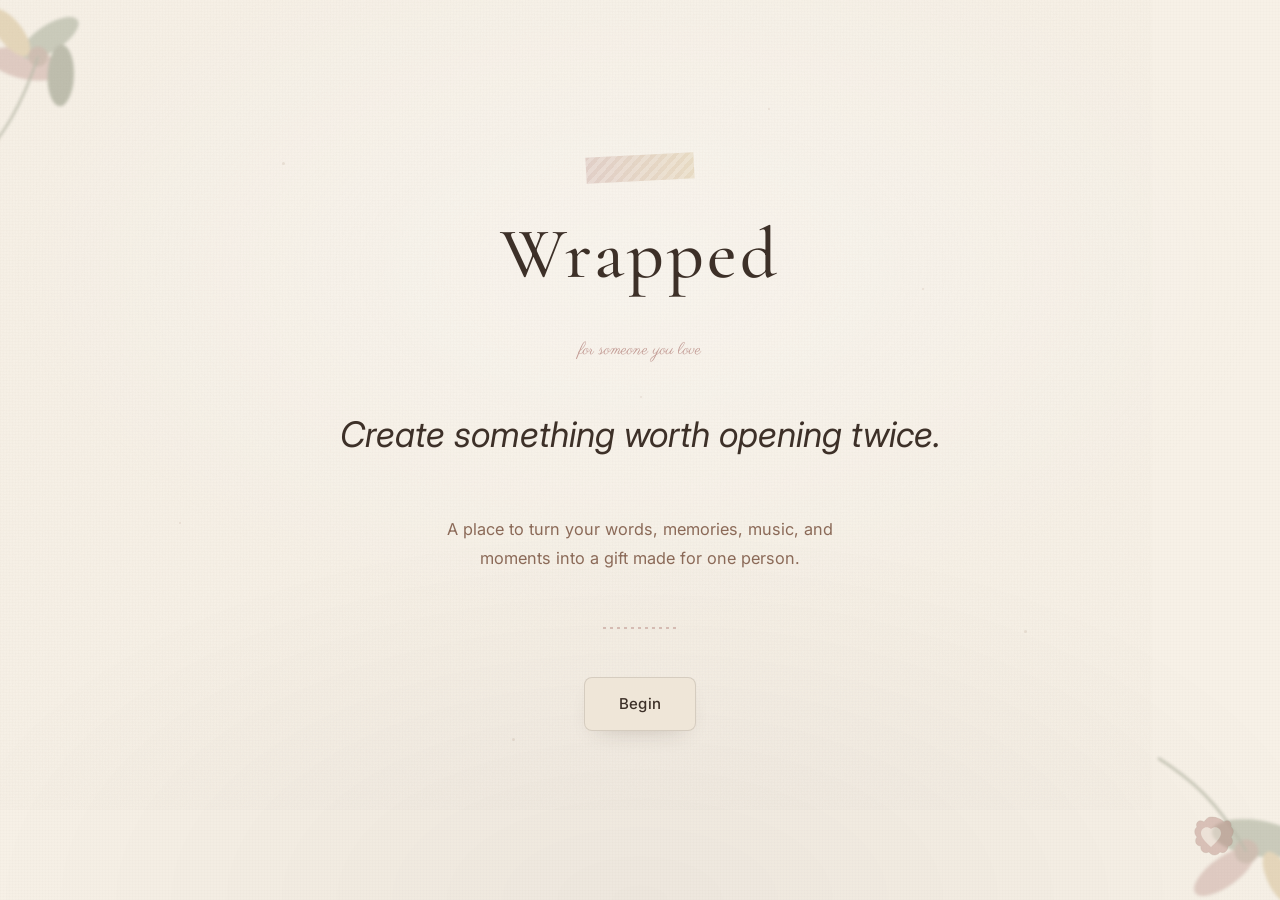
==== commit 224f2369: "Add files via upload" ====
--- a/index.html
+++ b/index.html
@@ -1,92 +1,92 @@
-<!DOCTYPE html>
-<html lang="en">
-<head>
-<meta charset="UTF-8" />
-<meta name="viewport" content="width=device-width, initial-scale=1.0" />
-<title>Wrapped — Create something worth opening twice.</title>
-<meta name="description" content="A place to turn your words, memories, music, and moments into a gift made for one person." />
-
-<link rel="preconnect" href="https://fonts.googleapis.com">
-<link href="https://fonts.googleapis.com/css2?family=Cormorant+Garamond:ital,wght@0,500;0,600;1,500&family=Parisienne&family=Inter:wght@400;500&display=swap" rel="stylesheet">
-<link rel="stylesheet" href="design-system.css">
-</head>
-
-<body>
-
-  <!-- ============ AMBIENT TEXTURE (paper grain, linen, corner florals, dust) ============ -->
-  <div class="ambient-texture" aria-hidden="true">
-    <div class="light-wash"></div>
-
-    <svg class="grain" width="100%" height="100%">
-      <filter id="grainFilter">
-        <feTurbulence type="fractalNoise" baseFrequency="0.85" numOctaves="2" stitchTiles="stitch"></feTurbulence>
-        <feColorMatrix type="matrix" values="0 0 0 0 0.24  0 0 0 0 0.19  0 0 0 0 0.16  0 0 0 0.9 0"></feColorMatrix>
-      </filter>
-      <rect width="100%" height="100%" filter="url(#grainFilter)"></rect>
-    </svg>
-
-    <div class="linen"></div>
-
-    <!-- Pressed-flower silhouettes, blurred, tucked into two corners -->
-    <svg class="corner-floral top-left" viewBox="0 0 200 200" fill="none">
-      <g opacity="0.8">
-        <ellipse cx="70" cy="90" rx="34" ry="14" fill="#B88B84" transform="rotate(20 70 90)"/>
-        <ellipse cx="95" cy="70" rx="30" ry="12" fill="#7D8A70" transform="rotate(-25 95 70)"/>
-        <ellipse cx="60" cy="60" rx="26" ry="11" fill="#C6A86D" transform="rotate(60 60 60)"/>
-        <ellipse cx="100" cy="105" rx="28" ry="12" fill="#5E684D" transform="rotate(100 100 105)"/>
-        <circle cx="82" cy="85" r="9" fill="#8B6A58"/>
-        <path d="M82 85 C 60 130, 40 150, 20 170" stroke="#5E684D" stroke-width="2" fill="none"/>
-      </g>
-    </svg>
-    <svg class="corner-floral bottom-right" viewBox="0 0 200 200" fill="none">
-      <g opacity="0.8">
-        <ellipse cx="70" cy="90" rx="38" ry="15" fill="#7D8A70" transform="rotate(15 70 90)"/>
-        <ellipse cx="100" cy="65" rx="30" ry="12" fill="#B88B84" transform="rotate(-30 100 65)"/>
-        <ellipse cx="55" cy="55" rx="24" ry="10" fill="#C6A86D" transform="rotate(70 55 55)"/>
-        <circle cx="80" cy="80" r="10" fill="#8B6A58"/>
-        <path d="M80 80 C 100 125, 120 145, 145 165" stroke="#5E684D" stroke-width="2" fill="none"/>
-      </g>
-    </svg>
-
-    <!-- Slow-drifting dust motes -->
-    <span class="dust-mote" style="top:18%; left:22%; width:3px; height:3px; animation-duration:26s;"></span>
-    <span class="dust-mote" style="top:32%; left:72%; width:2px; height:2px; animation-duration:32s; animation-delay:2s;"></span>
-    <span class="dust-mote" style="top:58%; left:14%; width:2px; height:2px; animation-duration:29s; animation-delay:5s;"></span>
-    <span class="dust-mote" style="top:70%; left:80%; width:3px; height:3px; animation-duration:35s; animation-delay:1s;"></span>
-    <span class="dust-mote" style="top:44%; left:50%; width:2px; height:2px; animation-duration:30s; animation-delay:8s;"></span>
-    <span class="dust-mote" style="top:12%; left:60%; width:2px; height:2px; animation-duration:27s; animation-delay:4s;"></span>
-    <span class="dust-mote" style="top:82%; left:40%; width:3px; height:3px; animation-duration:33s; animation-delay:6s;"></span>
-  </div>
-
-  <!-- ============ HERO — the entire page ============ -->
-  <main class="home-hero">
-
-    <div class="wordmark-wrap fade-rise d1">
-      <div class="washi-tape" aria-hidden="true"></div>
-      <h1 class="wordmark">Wrapped</h1>
-      <span class="accent-script eyebrow-script">for someone you love</span>
-    </div>
-
-    <p class="tagline fade-rise d2">Create something worth opening twice.</p>
-
-    <p class="description fade-rise d3">A place to turn your words, memories, music, and moments into a gift made for one person.</p>
-
-    <svg class="stitched-divider fade-rise d3" viewBox="0 0 74 10" aria-hidden="true">
-      <line x1="0" y1="5" x2="74" y2="5" stroke="#B88B84" stroke-width="1" stroke-dasharray="3 4"/>
-    </svg>
-
-    <a href="create-gift.html" class="btn btn-primary btn-begin fade-rise d4">Begin</a>
-
-    <svg class="wax-seal-corner" viewBox="0 0 46 46" aria-hidden="true">
-      <path d="M23 3 C29 3 33 5 36 8 C40 5 44 8 43 13 C46 15 46 20 43 23 C46 27 44 32 40 32 C40 37 36 40 32 38 C29 42 24 42 21 38 C16 40 12 37 13 32 C8 32 6 27 9 23 C6 20 6 15 9 13 C7 8 12 5 16 8 C18 5 20 3 23 3 Z"
-            fill="#B88B84" opacity="0.92"/>
-      <path d="M23 3 C29 3 33 5 36 8 C40 5 44 8 43 13 C46 15 46 20 43 23 C46 27 44 32 40 32 C40 37 36 40 32 38 C29 42 24 42 21 38 C16 40 12 37 13 32 C8 32 6 27 9 23 C6 20 6 15 9 13 C7 8 12 5 16 8 C18 5 20 3 23 3 Z"
-            fill="none" stroke="#8B6A58" stroke-width="0.6" opacity="0.5"/>
-      <path d="M23 15 C19 11 13 14 13 19 C13 24 18 28 23 33 C28 28 33 24 33 19 C33 14 27 11 23 15 Z"
-            fill="#F7F1E7" opacity="0.7"/>
-    </svg>
-
-  </main>
-
-</body>
-</html>
+<!DOCTYPE html>
+<html lang="en">
+<head>
+<meta charset="UTF-8" />
+<meta name="viewport" content="width=device-width, initial-scale=1.0" />
+<title>Wrapped — Create something worth opening twice.</title>
+<meta name="description" content="A place to turn your words, memories, music, and moments into a gift made for one person." />
+
+<link rel="preconnect" href="https://fonts.googleapis.com">
+<link href="https://fonts.googleapis.com/css2?family=Cormorant+Garamond:ital,wght@0,500;0,600;1,500&family=Parisienne&family=Inter:wght@400;500&display=swap" rel="stylesheet">
+<link rel="stylesheet" href="design-system.css">
+</head>
+
+<body>
+
+  <!-- ============ AMBIENT TEXTURE (paper grain, linen, corner florals, dust) ============ -->
+  <div class="ambient-texture" aria-hidden="true">
+    <div class="light-wash"></div>
+
+    <svg class="grain" width="100%" height="100%">
+      <filter id="grainFilter">
+        <feTurbulence type="fractalNoise" baseFrequency="0.85" numOctaves="2" stitchTiles="stitch"></feTurbulence>
+        <feColorMatrix type="matrix" values="0 0 0 0 0.24  0 0 0 0 0.19  0 0 0 0 0.16  0 0 0 0.9 0"></feColorMatrix>
+      </filter>
+      <rect width="100%" height="100%" filter="url(#grainFilter)"></rect>
+    </svg>
+
+    <div class="linen"></div>
+
+    <!-- Pressed-flower silhouettes, blurred, tucked into two corners -->
+    <svg class="corner-floral top-left" viewBox="0 0 200 200" fill="none">
+      <g opacity="0.8">
+        <ellipse cx="70" cy="90" rx="34" ry="14" fill="#B88B84" transform="rotate(20 70 90)"/>
+        <ellipse cx="95" cy="70" rx="30" ry="12" fill="#7D8A70" transform="rotate(-25 95 70)"/>
+        <ellipse cx="60" cy="60" rx="26" ry="11" fill="#C6A86D" transform="rotate(60 60 60)"/>
+        <ellipse cx="100" cy="105" rx="28" ry="12" fill="#5E684D" transform="rotate(100 100 105)"/>
+        <circle cx="82" cy="85" r="9" fill="#8B6A58"/>
+        <path d="M82 85 C 60 130, 40 150, 20 170" stroke="#5E684D" stroke-width="2" fill="none"/>
+      </g>
+    </svg>
+    <svg class="corner-floral bottom-right" viewBox="0 0 200 200" fill="none">
+      <g opacity="0.8">
+        <ellipse cx="70" cy="90" rx="38" ry="15" fill="#7D8A70" transform="rotate(15 70 90)"/>
+        <ellipse cx="100" cy="65" rx="30" ry="12" fill="#B88B84" transform="rotate(-30 100 65)"/>
+        <ellipse cx="55" cy="55" rx="24" ry="10" fill="#C6A86D" transform="rotate(70 55 55)"/>
+        <circle cx="80" cy="80" r="10" fill="#8B6A58"/>
+        <path d="M80 80 C 100 125, 120 145, 145 165" stroke="#5E684D" stroke-width="2" fill="none"/>
+      </g>
+    </svg>
+
+    <!-- Slow-drifting dust motes -->
+    <span class="dust-mote" style="top:18%; left:22%; width:3px; height:3px; animation-duration:26s;"></span>
+    <span class="dust-mote" style="top:32%; left:72%; width:2px; height:2px; animation-duration:32s; animation-delay:2s;"></span>
+    <span class="dust-mote" style="top:58%; left:14%; width:2px; height:2px; animation-duration:29s; animation-delay:5s;"></span>
+    <span class="dust-mote" style="top:70%; left:80%; width:3px; height:3px; animation-duration:35s; animation-delay:1s;"></span>
+    <span class="dust-mote" style="top:44%; left:50%; width:2px; height:2px; animation-duration:30s; animation-delay:8s;"></span>
+    <span class="dust-mote" style="top:12%; left:60%; width:2px; height:2px; animation-duration:27s; animation-delay:4s;"></span>
+    <span class="dust-mote" style="top:82%; left:40%; width:3px; height:3px; animation-duration:33s; animation-delay:6s;"></span>
+  </div>
+
+  <!-- ============ HERO — the entire page ============ -->
+  <main class="home-hero">
+
+    <div class="wordmark-wrap fade-rise d1">
+      <div class="washi-tape" aria-hidden="true"></div>
+      <h1 class="wordmark">Wrapped</h1>
+      <span class="accent-script eyebrow-script">for someone you love</span>
+    </div>
+
+    <p class="tagline fade-rise d2">Create something worth opening twice.</p>
+
+    <p class="description fade-rise d3">A place to turn your words, memories, music, and moments into a gift made for one person.</p>
+
+    <svg class="stitched-divider fade-rise d3" viewBox="0 0 74 10" aria-hidden="true">
+      <line x1="0" y1="5" x2="74" y2="5" stroke="#B88B84" stroke-width="1" stroke-dasharray="3 4"/>
+    </svg>
+
+    <a href="create-gift.html" class="btn btn-primary btn-begin fade-rise d4">Begin</a>
+
+    <svg class="wax-seal-corner" viewBox="0 0 46 46" aria-hidden="true">
+      <path d="M23 3 C29 3 33 5 36 8 C40 5 44 8 43 13 C46 15 46 20 43 23 C46 27 44 32 40 32 C40 37 36 40 32 38 C29 42 24 42 21 38 C16 40 12 37 13 32 C8 32 6 27 9 23 C6 20 6 15 9 13 C7 8 12 5 16 8 C18 5 20 3 23 3 Z"
+            fill="#B88B84" opacity="0.92"/>
+      <path d="M23 3 C29 3 33 5 36 8 C40 5 44 8 43 13 C46 15 46 20 43 23 C46 27 44 32 40 32 C40 37 36 40 32 38 C29 42 24 42 21 38 C16 40 12 37 13 32 C8 32 6 27 9 23 C6 20 6 15 9 13 C7 8 12 5 16 8 C18 5 20 3 23 3 Z"
+            fill="none" stroke="#8B6A58" stroke-width="0.6" opacity="0.5"/>
+      <path d="M23 15 C19 11 13 14 13 19 C13 24 18 28 23 33 C28 28 33 24 33 19 C33 14 27 11 23 15 Z"
+            fill="#F7F1E7" opacity="0.7"/>
+    </svg>
+
+  </main>
+
+</body>
+</html>
--- a/design-system.css
+++ b/design-system.css
@@ -0,0 +1,549 @@
+/* ==========================================================================
+   WRAPPED — UNIFIED DESIGN SYSTEM
+   One stylesheet, shared by every page (index.html, create-gift.html,
+   editor.html, and anything built after). This replaces the earlier
+   glassmorphism/pastel style.css and the standalone home.css — the whole
+   point of this pass is that no page should ever diverge visually again.
+
+   Sections:
+     1. Tokens
+     2. Base / reset
+     3. Ambient texture (grain, linen, corner florals, dust) — reusable shell
+     4. Typography helpers
+     5. Navigation (minimal, wordmark-only)
+     6. Buttons
+     7. Inputs
+     8. Cards & shadows
+     9. Animations
+    10. Homepage hero
+    11. Page hero + step progress (create-gift.html, editor.html)
+    12. Occasion "stationery" picker (create-gift.html)
+    13. Recipient card + continue bar
+    14. Writing studio (editor.html): toolbar, diary paper, side panel
+    15. Wrap-up modal (envelope + seal)
+    16. Responsive
+   ========================================================================== */
+
+/* ---------- 1. Tokens ---------- */
+:root {
+  --paper: #F7F1E7;      /* Warm Paper */
+  --cream: #EFE6D8;      /* Cream */
+  --mocha: #8B6A58;      /* Mocha */
+  --espresso: #3D3028;   /* Espresso */
+  --sage: #7D8A70;       /* Muted Sage */
+  --olive: #5E684D;      /* Olive */
+  --rose: #B88B84;       /* Dusty Rose */
+  --gold: #C6A86D;       /* Muted Gold */
+
+  --radius-sm: 8px;
+  --radius-md: 14px;
+  --radius-lg: 22px;
+
+  --shadow-soft: 0 10px 24px -14px rgba(61,48,40,0.28);
+  --shadow-lifted: 0 16px 32px -14px rgba(61,48,40,0.36);
+  --hairline: rgba(61,48,40,0.14);
+}
+
+/* ---------- 2. Base / reset ---------- */
+* { box-sizing: border-box; }
+html { scroll-behavior: smooth; }
+body {
+  margin: 0;
+  min-height: 100vh;
+  background: var(--paper);
+  color: var(--espresso);
+  font-family: 'Inter', sans-serif;
+  line-height: 1.6;
+  -webkit-font-smoothing: antialiased;
+  overflow-x: hidden;
+}
+a { color: inherit; text-decoration: none; }
+button { font-family: inherit; border: none; background: none; cursor: pointer; color: inherit; }
+img, svg { display: block; }
+h1, h2, h3, .font-display { font-family: 'Cormorant Garamond', serif; font-weight: 500; }
+.font-script { font-family: 'Parisienne', cursive; }
+.opacity-70 { opacity: .7; }
+.opacity-60 { opacity: .6; }
+.opacity-50 { opacity: .5; }
+
+/* ---------- 3. Ambient texture ---------- */
+/* A fixed full-viewport shell reused on every page for the same quiet
+   atmosphere: soft light wash, fine grain, faded linen, drifting dust. */
+.ambient-texture {
+  position: fixed; inset: 0; z-index: 0; pointer-events: none; overflow: hidden;
+}
+.ambient-texture .light-wash {
+  position: absolute; inset: 0;
+  background:
+    radial-gradient(ellipse 70% 55% at 50% 30%, rgba(255,255,255,0.3), transparent 70%),
+    radial-gradient(ellipse 80% 60% at 50% 100%, rgba(61,48,40,0.05), transparent 70%);
+}
+.ambient-texture .grain { position: absolute; inset: -10%; opacity: .03; mix-blend-mode: multiply; }
+.ambient-texture .linen {
+  position: absolute; inset: 0; opacity: .5;
+  background-image:
+    repeating-linear-gradient(90deg, rgba(61,48,40,0.02) 0 1px, transparent 1px 3px),
+    repeating-linear-gradient(0deg, rgba(61,48,40,0.02) 0 1px, transparent 1px 3px);
+}
+.corner-floral { position: absolute; opacity: .45; filter: blur(1.5px); }
+.corner-floral.top-left { top: -40px; left: -50px; width: 220px; height: 220px; transform: rotate(-8deg); }
+.corner-floral.bottom-right { bottom: -50px; right: -60px; width: 240px; height: 240px; transform: rotate(174deg); }
+
+.dust-mote {
+  position: absolute; border-radius: 50%; background: var(--mocha);
+  opacity: .14; animation: driftDust linear infinite;
+}
+@keyframes driftDust {
+  0%, 100% { transform: translate(0,0); opacity: .14; }
+  50% { transform: translate(6px,-18px); opacity: .22; }
+}
+
+@media (prefers-reduced-motion: reduce) {
+  .dust-mote { animation: none; }
+}
+
+/* ---------- 4. Typography helpers ---------- */
+.eyebrow-script {
+  font-family: 'Parisienne', cursive; font-size: 1.05rem; color: var(--rose); opacity: .85;
+}
+.section-kicker {
+  font-size: 12px; font-weight: 500; text-transform: uppercase; letter-spacing: .08em;
+  color: var(--mocha); opacity: .65;
+}
+
+/* ---------- 5. Navigation ---------- */
+/* Deliberately minimal: the wordmark, nothing else. Present on every page
+   except the homepage itself (which has no chrome at all). */
+.site-nav {
+  position: relative; z-index: 10;
+  display: flex; align-items: center; justify-content: center;
+  padding: 28px 24px 0;
+}
+.site-nav .wordmark-link {
+  font-family: 'Cormorant Garamond', serif; font-weight: 500;
+  font-size: 1.6rem; letter-spacing: .03em; color: var(--espresso);
+}
+
+/* ---------- 6. Buttons ---------- */
+.btn {
+  display: inline-block; padding: 14px 34px; border-radius: var(--radius-sm);
+  font-family: 'Inter', sans-serif; font-size: 15px; font-weight: 500; letter-spacing: .01em;
+  transition: transform .4s cubic-bezier(.22,.61,.36,1), box-shadow .4s ease, background .3s ease;
+}
+.btn-primary {
+  background: var(--cream); color: var(--espresso);
+  border: 1px solid var(--hairline);
+  box-shadow: var(--shadow-soft);
+}
+.btn-primary:hover { transform: translateY(-3px); box-shadow: var(--shadow-lifted); background: #F1E8DA; }
+.btn-primary:active { transform: translateY(-1px); }
+
+.btn-quiet {
+  background: transparent; color: var(--mocha);
+  border: 1px solid var(--hairline);
+}
+.btn-quiet:hover { background: rgba(61,48,40,0.04); }
+
+.btn[aria-disabled="true"] {
+  opacity: .4; cursor: not-allowed; transform: none !important; box-shadow: none !important;
+}
+
+/* ---------- 7. Inputs ---------- */
+.field-label {
+  display: block; font-size: 12px; font-weight: 500; letter-spacing: .04em;
+  text-transform: uppercase; color: var(--mocha); opacity: .7; margin-bottom: 10px;
+}
+.field-input {
+  width: 100%; padding: 12px 4px; font-size: 16px; font-family: 'Cormorant Garamond', serif;
+  background: transparent; border: none; border-bottom: 1px solid var(--hairline);
+  color: var(--espresso); transition: border-color .3s ease;
+}
+.field-input::placeholder { color: rgba(61,48,40,0.35); font-family: 'Inter', sans-serif; font-size: 14px; }
+.field-input:focus { outline: none; border-bottom-color: var(--rose); }
+
+/* ---------- 8. Cards & shadows ---------- */
+.paper-card {
+  background: var(--cream);
+  border: 1px solid var(--hairline);
+  border-radius: var(--radius-lg);
+  box-shadow: var(--shadow-soft);
+}
+
+/* ---------- 9. Animations ---------- */
+.fade-rise {
+  opacity: 0; transform: translateY(16px);
+  animation: fadeRise 1.1s cubic-bezier(.22,.61,.36,1) forwards;
+}
+.fade-rise.d1 { animation-delay: .1s; }
+.fade-rise.d2 { animation-delay: .3s; }
+.fade-rise.d3 { animation-delay: .5s; }
+.fade-rise.d4 { animation-delay: .7s; }
+@keyframes fadeRise { to { opacity: 1; transform: translateY(0); } }
+
+@media (prefers-reduced-motion: reduce) {
+  .fade-rise { animation: none; opacity: 1; transform: none; }
+}
+
+/* ---------- 10. Homepage hero ---------- */
+.home-hero {
+  position: relative; z-index: 2; min-height: 100vh;
+  display: flex; flex-direction: column; align-items: center; justify-content: center;
+  text-align: center; padding: 48px 24px;
+}
+.home-hero .wordmark-wrap { position: relative; margin-bottom: 6px; }
+.home-hero .wordmark {
+  font-size: clamp(2.75rem, 7vw, 4.5rem); letter-spacing: .04em; line-height: 1; color: var(--espresso);
+}
+.home-hero .accent-script { display: block; margin-top: 10px; }
+.home-hero .tagline {
+  font-style: italic; font-size: clamp(1.5rem, 3.4vw, 2.2rem);
+  margin-top: 40px; max-width: 680px; line-height: 1.35; color: var(--espresso);
+}
+.home-hero .description {
+  font-size: 1.02rem; line-height: 1.75; color: var(--mocha); max-width: 440px; margin-top: 22px;
+}
+.washi-tape {
+  position: absolute; top: -14px; left: 50%; width: 108px; height: 26px;
+  transform: translateX(-50%) rotate(-3deg);
+  background: linear-gradient(90deg, rgba(184,139,132,0.55), rgba(198,168,109,0.5));
+  opacity: .6; z-index: -1;
+}
+.washi-tape::before {
+  content: ''; position: absolute; inset: 0;
+  background-image: repeating-linear-gradient(-45deg, rgba(255,255,255,0.25) 0 4px, transparent 4px 8px);
+}
+.stitched-divider { width: 74px; height: 10px; margin: 34px auto 0; opacity: .55; }
+.wax-seal-corner { position: absolute; bottom: 40px; right: 46px; width: 46px; height: 46px; opacity: .5; }
+.btn-begin { margin-top: 44px; }
+@media (max-width: 640px) { .wax-seal-corner { display: none; } }
+
+/* ---------- 11. Page hero + step progress ---------- */
+.page-hero {
+  position: relative; z-index: 2; padding: 24px 24px 48px; text-align: center;
+}
+.page-hero-inner { max-width: 640px; margin: 0 auto; }
+.page-hero h1 { font-size: clamp(2rem, 5vw, 2.75rem); color: var(--espresso); }
+.page-hero .lead { margin-top: 16px; font-size: 1rem; color: var(--mocha); line-height: 1.7; }
+
+.step-progress {
+  display: flex; align-items: center; justify-content: center; gap: 14px;
+  margin-top: 36px; flex-wrap: wrap;
+}
+.step-progress .step {
+  display: flex; align-items: center; gap: 8px;
+  font-size: 12px; letter-spacing: .04em; text-transform: uppercase;
+  color: var(--mocha); opacity: .4;
+}
+.step-progress .step.active,
+.step-progress .step.done { opacity: 1; }
+.step-progress .step .dot {
+  width: 22px; height: 22px; border-radius: 50%;
+  display: flex; align-items: center; justify-content: center;
+  font-family: 'Cormorant Garamond', serif; font-size: 12px; font-weight: 600;
+  border: 1px solid var(--hairline); color: var(--espresso);
+}
+.step-progress .step.active .dot { background: var(--rose); border-color: var(--rose); color: #fff; }
+.step-progress .step.done .dot { background: var(--sage); border-color: var(--sage); color: #fff; }
+.step-progress .connector { width: 26px; height: 1px; background: var(--hairline); }
+
+/* ---------- 12. Occasion "stationery" picker ---------- */
+.occasion-picker { position: relative; z-index: 2; padding: 8px 24px 64px; }
+.occasion-grid {
+  max-width: 900px; margin: 0 auto; display: grid;
+  grid-template-columns: repeat(3, 1fr); gap: 22px;
+}
+@media (max-width: 760px) { .occasion-grid { grid-template-columns: repeat(2, 1fr); } }
+@media (max-width: 480px) { .occasion-grid { grid-template-columns: 1fr; } }
+
+.stationery-card {
+  position: relative; text-align: left; width: 100%;
+  padding: 26px 22px 22px; min-height: 148px;
+  background: var(--paper);
+  border: 1px solid var(--hairline);
+  box-shadow: var(--shadow-soft);
+  transition: transform .35s cubic-bezier(.22,.61,.36,1), box-shadow .35s ease;
+  clip-path: polygon(
+    0.5% 3%, 12% 0%, 30% 1.6%, 50% 0%, 70% 1.6%, 88% 0%, 99.5% 3%,
+    100% 30%, 99% 50%, 100% 70%, 99.5% 97%,
+    88% 100%, 70% 98.4%, 50% 100%, 30% 98.4%, 12% 100%, 0.5% 97%,
+    0% 70%, 1% 50%, 0% 30%
+  );
+}
+.stationery-card:hover { transform: translateY(-5px); box-shadow: var(--shadow-lifted); }
+.stationery-card.selected { box-shadow: 0 0 0 1.5px var(--espresso), var(--shadow-lifted); }
+
+.stationery-card .wash {
+  position: absolute; inset: 0; opacity: .28; pointer-events: none;
+  clip-path: inherit;
+}
+.stationery-card .mark {
+  width: 34px; height: 34px; margin-bottom: 16px;
+  color: var(--espresso); opacity: .75;
+}
+.stationery-card .title {
+  font-family: 'Cormorant Garamond', serif; font-size: 1.35rem; color: var(--espresso);
+}
+.stationery-card .check {
+  position: absolute; top: 18px; right: 18px;
+  width: 20px; height: 20px; border-radius: 50%;
+  border: 1px solid var(--hairline);
+  display: flex; align-items: center; justify-content: center;
+  transition: background .2s ease, border-color .2s ease;
+}
+.stationery-card.selected .check { background: var(--espresso); border-color: var(--espresso); }
+.stationery-card .check svg { display: none; width: 10px; height: 10px; stroke: var(--paper); stroke-width: 3; }
+.stationery-card.selected .check svg { display: block; }
+
+/* ---------- 13. Recipient card + continue bar ---------- */
+.recipient-section { position: relative; z-index: 2; padding: 0 24px 48px; }
+.recipient-card { max-width: 480px; margin: 0 auto; padding: 30px; text-align: left; }
+
+.continue-bar {
+  position: sticky; bottom: 0; left: 0; right: 0; z-index: 40;
+  display: flex; align-items: center; justify-content: center; gap: 18px;
+  padding: 20px 24px;
+  background: rgba(247,241,231,0.92);
+  border-top: 1px solid var(--hairline);
+}
+.continue-bar .hint { font-size: 13px; color: var(--mocha); }
+
+/* ---------- 14. Writing studio (editor.html) ---------- */
+.studio { position: relative; z-index: 2; padding: 8px 24px 0; min-height: 60vh; }
+
+.editor-toolbar {
+  max-width: 860px; margin: 0 auto 26px;
+  display: flex; flex-wrap: wrap; align-items: center; gap: 6px;
+  padding: 8px 12px; border-radius: var(--radius-md);
+  background: var(--cream); border: 1px solid var(--hairline); box-shadow: var(--shadow-soft);
+  position: relative; z-index: 15;
+}
+.toolbar-group { display: flex; align-items: center; gap: 4px; padding: 0 6px; }
+.toolbar-divider { width: 1px; height: 20px; background: var(--hairline); flex-shrink: 0; }
+.toolbar-btn {
+  display: flex; align-items: center; justify-content: center;
+  width: 32px; height: 32px; border-radius: var(--radius-sm); color: var(--mocha);
+  transition: background .2s ease;
+}
+.toolbar-btn:hover { background: rgba(61,48,40,0.06); }
+.toolbar-btn.active { background: var(--rose); color: #fff; }
+.toolbar-select {
+  font-family: 'Inter', sans-serif; font-size: 13px; font-weight: 500; color: var(--mocha);
+  background: transparent; border: none; padding: 6px 2px; cursor: pointer;
+}
+.toolbar-select:focus { outline: none; }
+.toolbar-label { font-size: 10px; font-weight: 600; text-transform: uppercase; letter-spacing: .05em; color: var(--mocha); opacity: .55; }
+
+.sticker-popover {
+  position: absolute; top: calc(100% + 10px); left: 50%; transform: translateX(-50%);
+  display: none; grid-template-columns: repeat(4, 1fr); gap: 4px; width: 176px;
+  padding: 10px; border-radius: var(--radius-md);
+  background: var(--paper); border: 1px solid var(--hairline); box-shadow: var(--shadow-lifted);
+  z-index: 20;
+}
+.sticker-popover.open { display: grid; }
+.sticker-popover button {
+  display: flex; align-items: center; justify-content: center;
+  padding: 8px; border-radius: var(--radius-sm); color: var(--espresso);
+  transition: background .2s ease;
+}
+.sticker-popover button:hover { background: rgba(61,48,40,0.06); }
+.sticker-popover svg { width: 18px; height: 18px; }
+.toolbar-btn-wrap { position: relative; }
+
+.studio-layout {
+  position: relative; z-index: 2; max-width: 1100px; margin: 0 auto; padding-bottom: 48px;
+  display: grid; grid-template-columns: 1fr 300px; gap: 30px; align-items: start;
+}
+@media (max-width: 940px) { .studio-layout { grid-template-columns: 1fr; } }
+
+.paper-stage { display: flex; justify-content: center; }
+.diary-paper {
+  position: relative; width: 100%; max-width: 600px; min-height: 560px;
+  padding: 54px 46px 68px;
+  background: var(--paper);
+  background-image: repeating-linear-gradient(var(--paper) 0 27px, rgba(61,48,40,0.06) 27px 28px);
+  filter: drop-shadow(0 26px 40px rgba(61,48,40,0.2));
+  clip-path: polygon(
+    1% 2%, 8% 0%, 19% 1.5%, 31% 0%, 44% 1%, 57% 0%, 69% 1.5%, 82% 0%, 94% 1%, 100% 2.5%,
+    99% 18%, 100% 34%, 99% 50%, 100% 66%, 99% 82%, 100% 97.5%,
+    92% 100%, 80% 98.7%, 68% 100%, 55% 99%, 42% 100%, 30% 98.7%, 18% 100%, 6% 99%, 0% 97.5%,
+    1% 82%, 0% 66%, 1% 50%, 0% 34%, 1% 18%
+  );
+  transition: background-color .4s ease;
+}
+.diary-paper[data-theme="romantic"] { background-color: #FBEFEC; }
+.diary-paper[data-theme="celebration"] { background-color: #FBF3E3; }
+.diary-paper[data-theme="minimal"] { background-color: #FCFAF6; background-image: none; }
+
+.paperclip { position: absolute; top: -16px; left: 44px; width: 30px; height: 48px; transform: rotate(-8deg); opacity: .8; z-index: 3; }
+
+.dear-line { display: flex; align-items: baseline; gap: 8px; font-size: 1.65rem; color: var(--espresso); margin-bottom: 18px; }
+.dear-line span.static { font-family: 'Cormorant Garamond', serif; font-style: italic; }
+#recipientNameField {
+  font-family: 'Cormorant Garamond', serif; font-style: italic; font-size: 1.65rem; color: var(--espresso);
+  background: transparent; border: none; border-bottom: 1px dashed var(--hairline);
+  min-width: 130px; flex: 1; padding: 0 2px 2px;
+}
+#recipientNameField:focus { outline: none; border-color: var(--rose); }
+
+.message-area {
+  width: 100%; min-height: 300px; resize: vertical;
+  font-family: 'Cormorant Garamond', serif; font-size: 1.4rem; font-style: italic; line-height: 1.85;
+  color: var(--espresso); background: transparent; border: none; text-align: left;
+}
+.message-area::placeholder { color: rgba(61,48,40,0.35); }
+.message-area:focus { outline: none; }
+.message-area.font-modern { font-family: 'Inter', sans-serif; font-style: normal; }
+.dear-line.font-modern #recipientNameField, .dear-line.font-modern span.static { font-family: 'Inter', sans-serif; font-style: normal; }
+.message-area.size-small { font-size: 1.1rem; }
+.message-area.size-medium { font-size: 1.4rem; }
+.message-area.size-large { font-size: 1.75rem; }
+
+.photo-slot {
+  margin-top: 22px; width: 150px; height: 176px;
+  padding: 10px 10px 30px;
+  border-radius: 2px;
+  background: #FFFDF9;
+  border: 1px solid rgba(61,48,40,0.08);
+  display: flex; flex-direction: column; align-items: center; justify-content: center; gap: 6px;
+  cursor: pointer; overflow: hidden; transition: transform .3s ease, box-shadow .3s ease;
+  box-shadow: var(--shadow-soft);
+  transform: rotate(-3deg);
+  position: relative;
+}
+.photo-slot::before {
+  content: '';
+  position: absolute; top: -8px; left: 50%; transform: translateX(-50%) rotate(-4deg);
+  width: 46px; height: 16px;
+  background: rgba(198,168,109,0.35);
+}
+.photo-slot:hover { transform: rotate(-3deg) translateY(-3px); box-shadow: var(--shadow-lifted); }
+.photo-slot span { font-size: 11px; color: var(--mocha); text-align: center; padding: 0 8px; }
+.photo-slot img { width: 100%; height: 100%; object-fit: cover; border-radius: 1px; }
+
+.signature-preview {
+  position: absolute; bottom: 34px; right: 46px;
+  font-family: 'Parisienne', cursive; font-size: 1.55rem; color: var(--espresso);
+  opacity: 0; transition: opacity .3s ease;
+}
+.signature-preview.visible { opacity: .85; }
+
+.sticker-layer { position: absolute; inset: 0; pointer-events: none; }
+.placed-sticker {
+  position: absolute; cursor: grab; pointer-events: auto; user-select: none;
+  transition: transform .15s ease; color: var(--rose);
+  filter: drop-shadow(0 3px 5px rgba(61,48,40,.2));
+}
+.placed-sticker svg { width: 26px; height: 26px; }
+.placed-sticker:active { cursor: grabbing; transform: scale(1.1); }
+
+.side-panel { padding: 26px; text-align: left; }
+.side-panel h2 { font-size: 1.3rem; color: var(--espresso); margin-bottom: 4px; }
+.side-panel > p.subtitle { font-size: 13px; color: var(--mocha); margin-bottom: 22px; }
+
+.panel-section { margin-bottom: 24px; }
+.panel-section:last-child { margin-bottom: 0; }
+.panel-section h3 { font-size: 11px; font-weight: 600; text-transform: uppercase; letter-spacing: .06em; color: var(--mocha); opacity: .6; margin-bottom: 10px; }
+
+.upload-btn {
+  display: flex; align-items: center; gap: 10px; width: 100%;
+  padding: 11px 14px; border-radius: var(--radius-sm);
+  background: rgba(61,48,40,0.05); color: var(--espresso); font-size: 13px; font-weight: 500;
+  transition: background .2s ease;
+}
+.upload-btn:hover { background: rgba(61,48,40,0.09); }
+.upload-btn svg { width: 16px; height: 16px; flex-shrink: 0; }
+
+.swatch-row { display: flex; gap: 10px; flex-wrap: wrap; }
+.swatch { width: 34px; height: 34px; border-radius: var(--radius-sm); cursor: pointer; border: 2px solid transparent; transition: transform .2s ease, border-color .2s ease; }
+.swatch:hover { transform: translateY(-2px); }
+.swatch.selected { border-color: var(--espresso); }
+
+.chip-row { display: flex; gap: 7px; flex-wrap: wrap; }
+.chip {
+  display: flex; align-items: center; gap: 6px;
+  padding: 7px 13px; border-radius: var(--radius-sm); font-size: 12px; font-weight: 500;
+  background: rgba(61,48,40,0.05); color: var(--espresso);
+  transition: background .2s ease;
+}
+.chip:hover { background: rgba(61,48,40,0.09); }
+.chip.selected { background: var(--rose); color: #fff; }
+.chip svg { width: 13px; height: 13px; }
+
+.music-row { display: flex; flex-direction: column; gap: 7px; }
+.music-option {
+  display: flex; align-items: center; gap: 10px; width: 100%;
+  padding: 9px 13px; border-radius: var(--radius-sm);
+  background: rgba(61,48,40,0.05); color: var(--espresso); font-size: 13px; font-weight: 500;
+  transition: background .2s ease;
+}
+.music-option:hover { background: rgba(61,48,40,0.09); }
+.music-option.selected { background: var(--gold); color: #fff; }
+.music-option .note-icon {
+  width: 22px; height: 22px; border-radius: 50%; background: var(--espresso); color: var(--paper);
+  display: flex; align-items: center; justify-content: center; flex-shrink: 0; font-size: 11px;
+}
+.music-option.selected .note-icon { background: rgba(255,255,255,0.3); color: #fff; }
+
+/* ---------- 15. Wrap-up modal ---------- */
+.wrap-bar {
+  position: sticky; bottom: 0; left: 0; right: 0; z-index: 40;
+  display: flex; align-items: center; justify-content: center; gap: 16px;
+  padding: 20px 24px; background: rgba(247,241,231,0.92); border-top: 1px solid var(--hairline);
+}
+.wrap-bar .hint { font-size: 13px; color: var(--mocha); }
+
+.wrap-modal-overlay {
+  position: fixed; inset: 0; z-index: 100; background: rgba(61,48,40,0.5);
+  display: none; align-items: center; justify-content: center; padding: 24px;
+  opacity: 0; transition: opacity .4s ease;
+}
+.wrap-modal-overlay.open { display: flex; }
+.wrap-modal-overlay.visible { opacity: 1; }
+
+.wrap-modal {
+  position: relative; width: 100%; max-width: 400px; text-align: center;
+  padding: 42px 32px 32px; border-radius: var(--radius-lg);
+  box-shadow: 0 40px 70px -20px rgba(0,0,0,0.4);
+  transform: scale(.88) translateY(16px); transition: transform .45s cubic-bezier(.22,.61,.36,1);
+}
+.wrap-modal-overlay.visible .wrap-modal { transform: scale(1) translateY(0); }
+
+.envelope { width: 130px; height: 92px; margin: 0 auto 22px; position: relative; }
+.envelope .body { position: absolute; inset: 0; background: linear-gradient(160deg, var(--rose), var(--gold)); border-radius: 4px; box-shadow: 0 14px 26px -10px rgba(61,48,40,.4); }
+.envelope .flap {
+  position: absolute; top: 0; left: 0; right: 0; height: 50px;
+  background: linear-gradient(160deg, var(--gold), var(--rose));
+  clip-path: polygon(0 0, 50% 60%, 100% 0);
+  transform-origin: top center; animation: flapOpen 1.2s ease .3s both;
+}
+@keyframes flapOpen { 0% { transform: rotateX(0deg); } 60% { transform: rotateX(190deg); } 100% { transform: rotateX(180deg); } }
+.envelope .seal {
+  position: absolute; top: 36px; left: 50%; transform: translateX(-50%);
+  width: 30px; height: 30px; border-radius: 50%; background: var(--espresso); color: var(--paper);
+  display: flex; align-items: center; justify-content: center;
+  box-shadow: 0 6px 12px -4px rgba(0,0,0,.4); animation: sealFade .3s ease .9s both;
+}
+.envelope .seal svg { width: 14px; height: 14px; }
+@keyframes sealFade { from { opacity: 1; } to { opacity: 0; } }
+
+.wrap-modal h3 { font-size: 1.4rem; color: var(--espresso); margin-bottom: 8px; }
+.wrap-modal p.preview-line { font-family: 'Cormorant Garamond', serif; font-style: italic; font-size: 1.25rem; color: var(--espresso); opacity: .85; margin-bottom: 22px; line-height: 1.5; }
+.wrap-modal-actions { display: flex; flex-direction: column; gap: 10px; }
+.wrap-modal-actions .btn { width: 100%; }
+.wrap-modal-close { font-size: 13px; color: var(--mocha); padding: 6px; transition: opacity .2s ease; }
+.wrap-modal-close:hover { opacity: .7; }
+
+/* ---------- 16. Responsive ---------- */
+@media (max-width: 640px) {
+  .diary-paper { padding: 40px 22px 52px; min-height: 460px; }
+  .dear-line, .message-area { font-size: 1.25rem; }
+  .editor-toolbar { justify-content: center; }
+  .toolbar-label { display: none; }
+  .side-panel { padding: 20px; }
+}
+@media (max-width: 480px) {
+  .home-hero .tagline { margin-top: 32px; }
+  .home-hero .description { margin-top: 18px; }
+  .btn-begin { margin-top: 36px; }
+}
